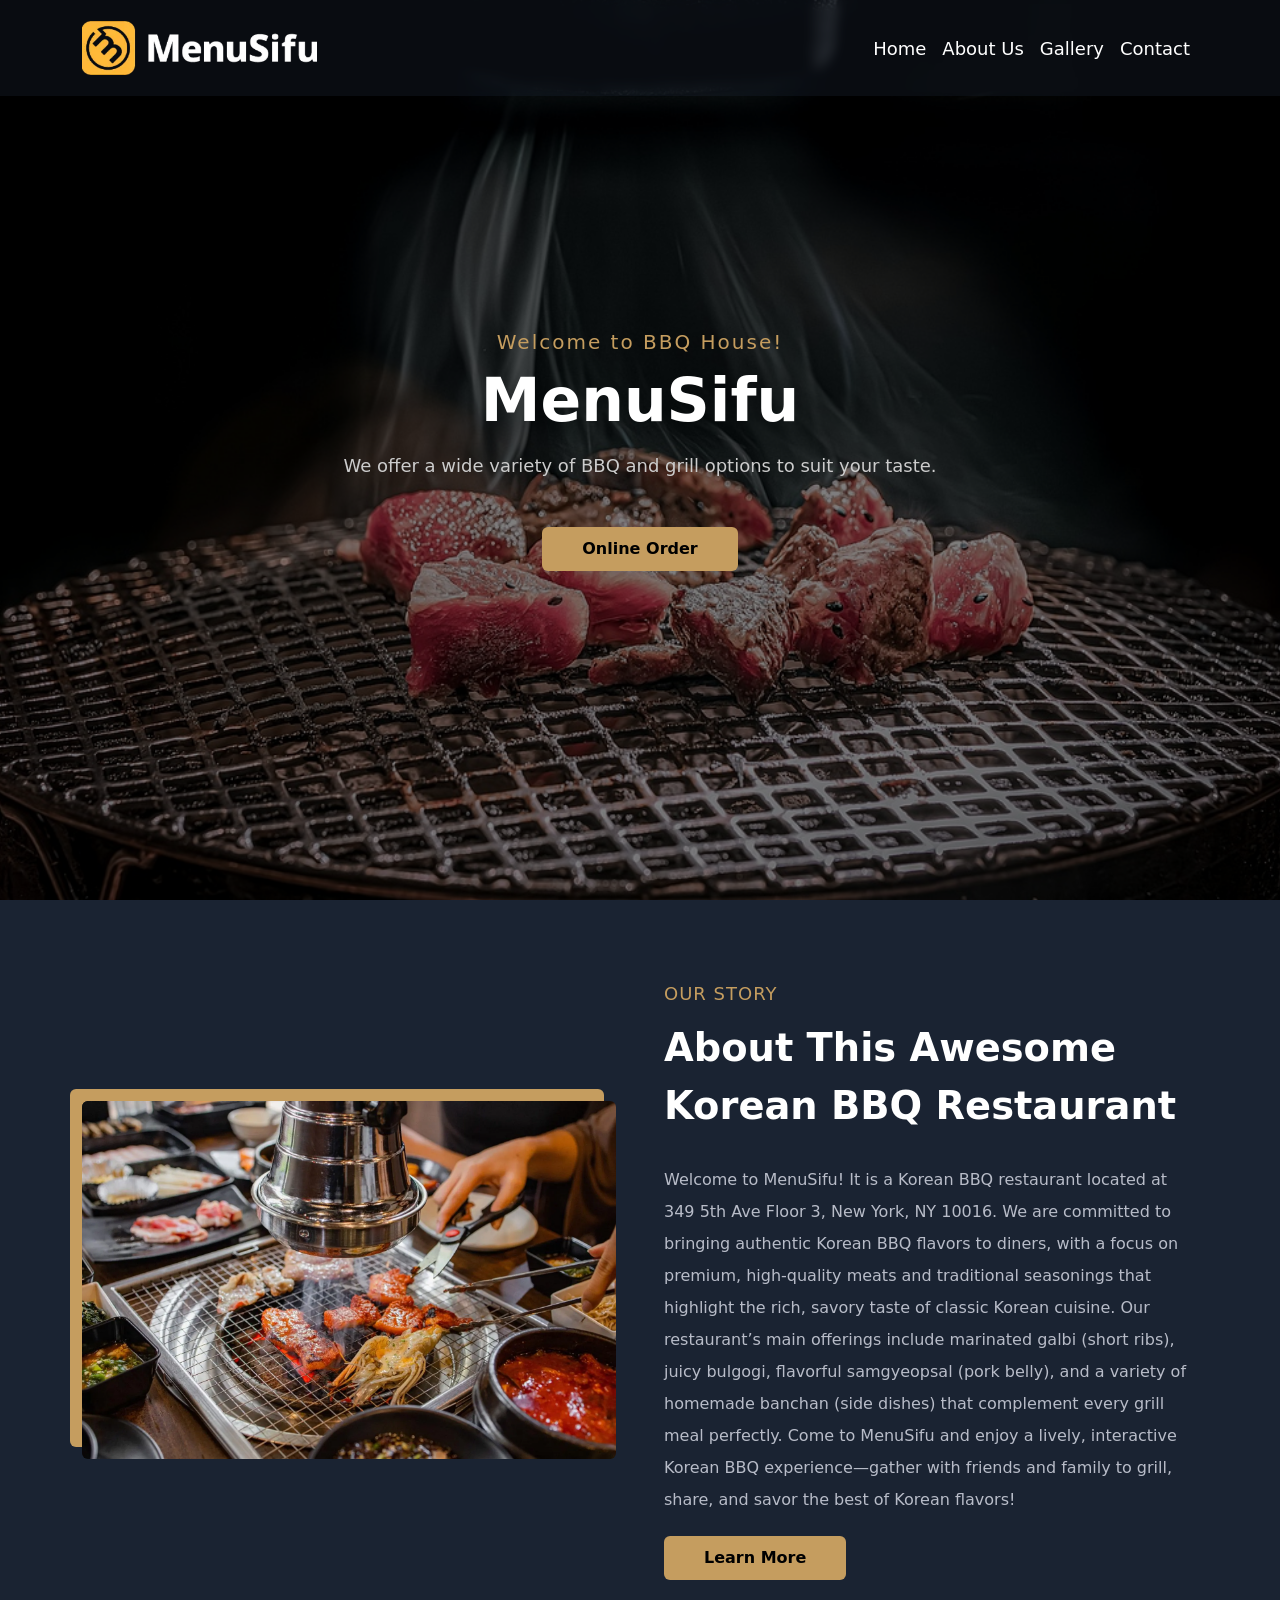
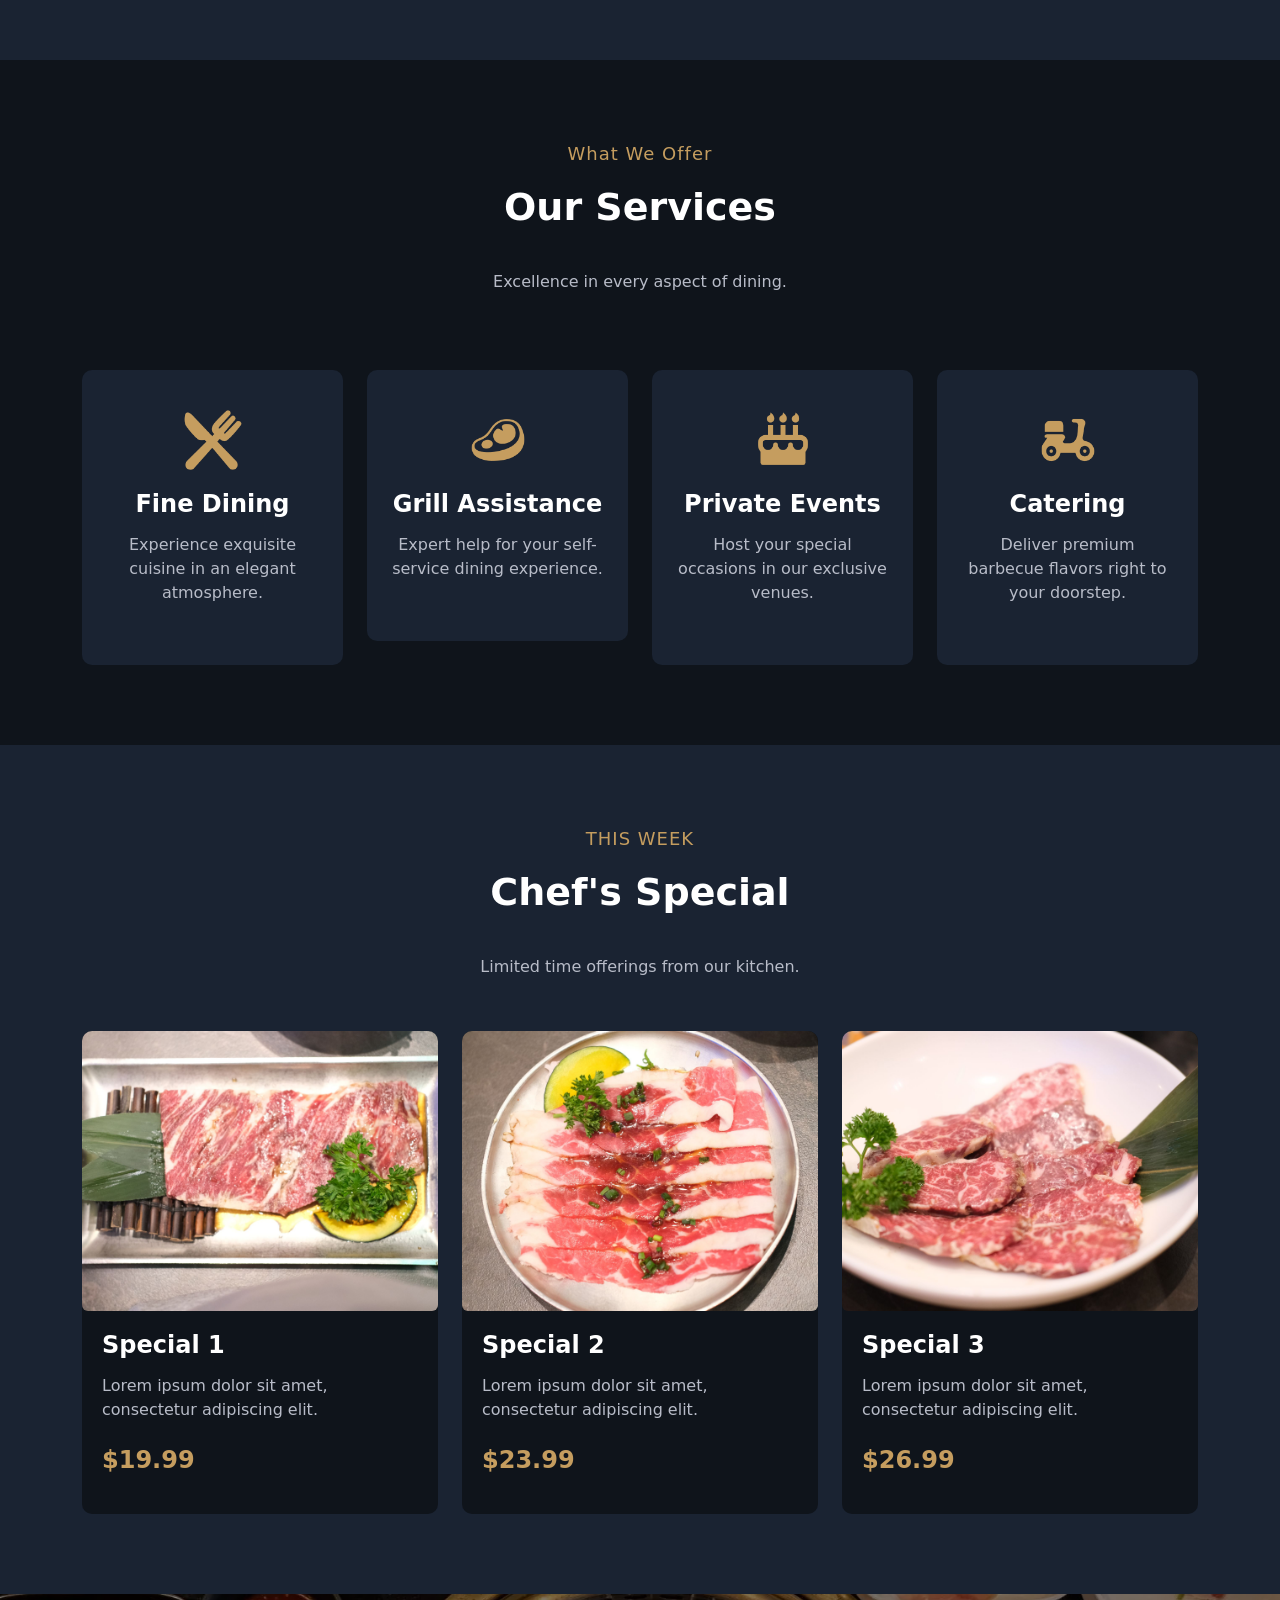
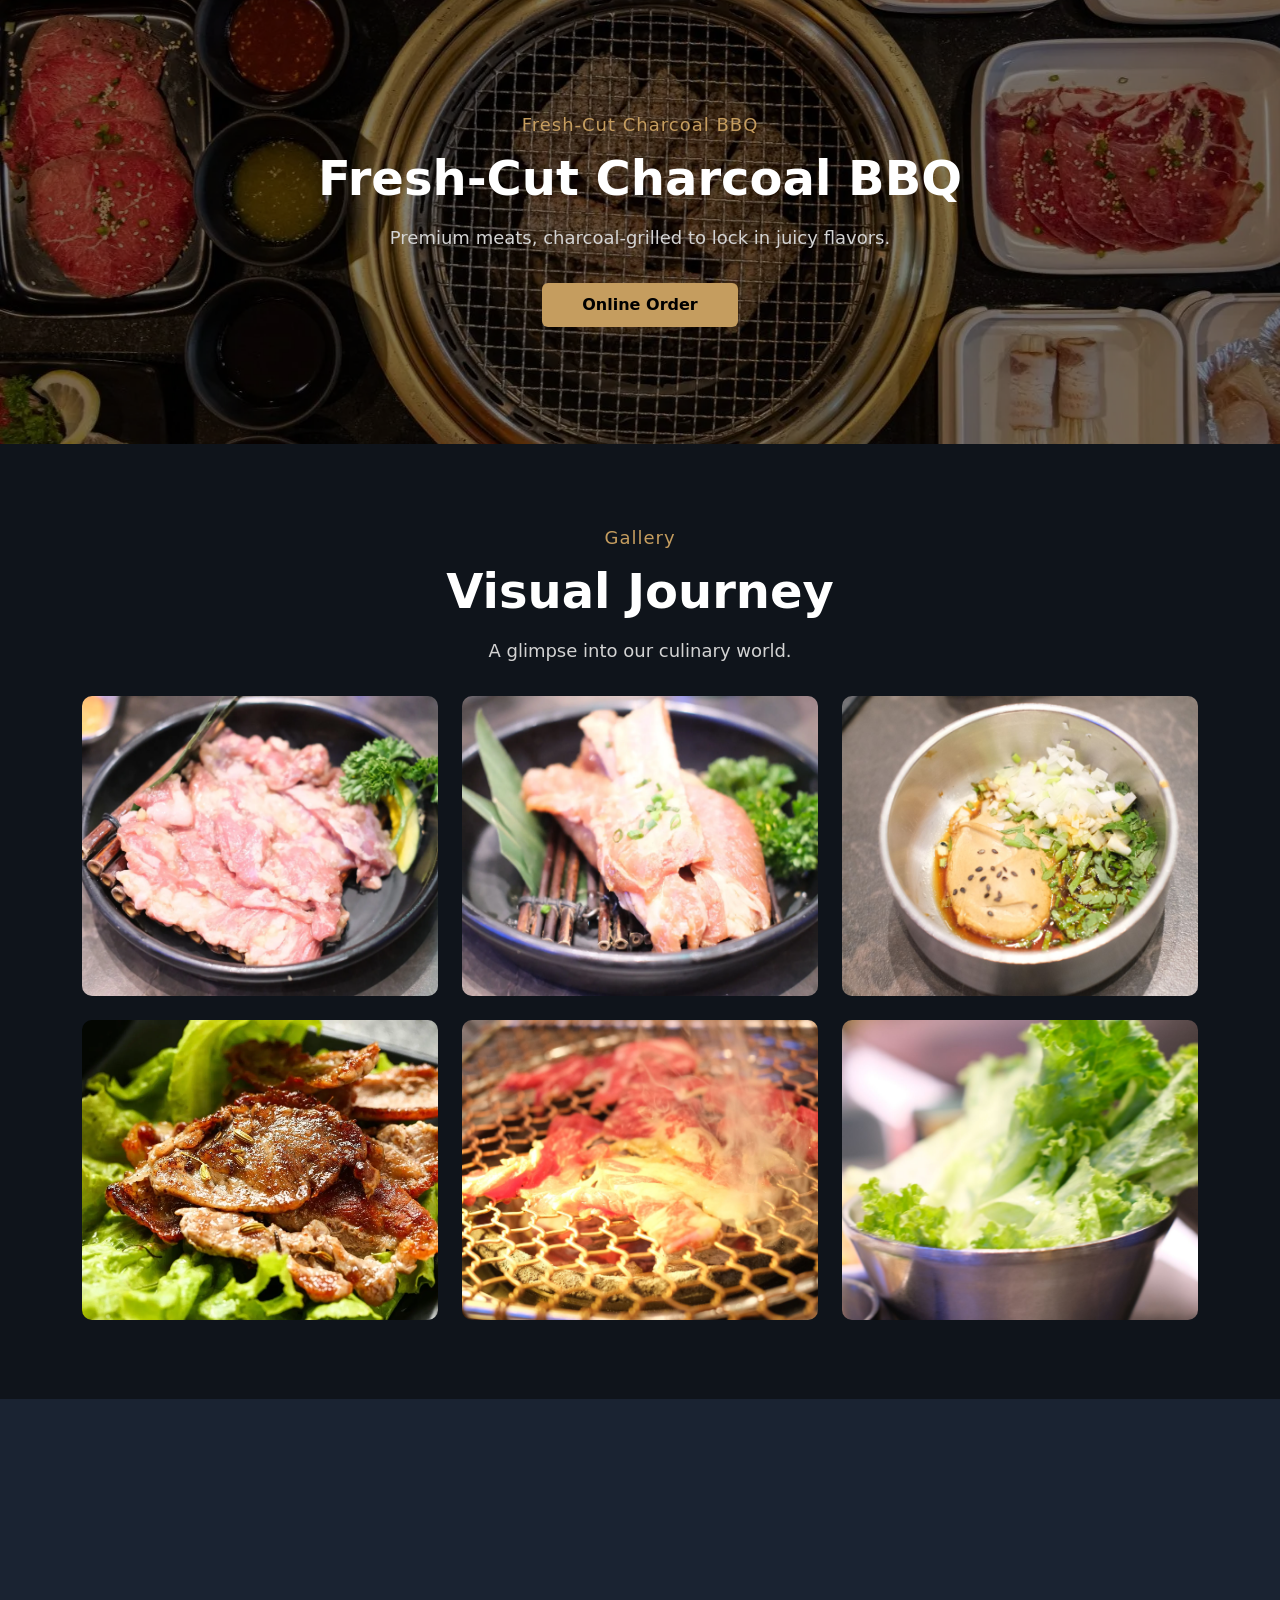
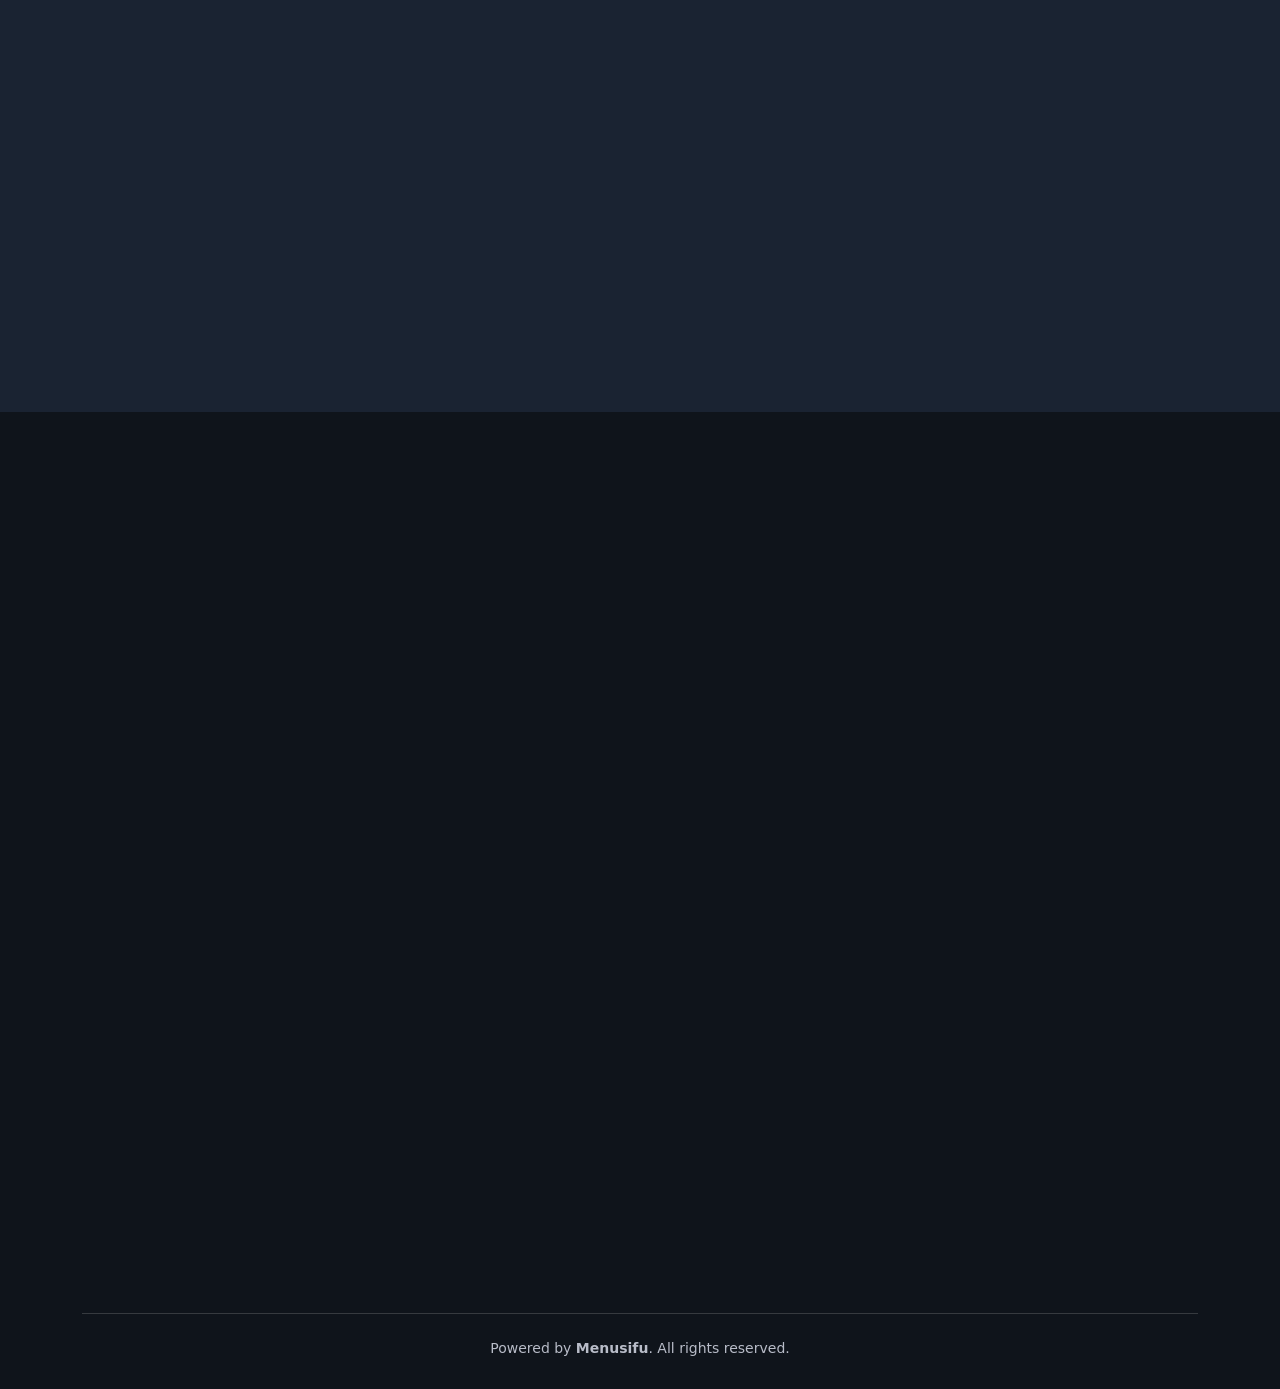
==== index.html @ 207e55cf "init" ====
<!DOCTYPE html>
<html lang="en">

<head>
    <meta charset="UTF-8">
    <meta name="viewport" content="width=device-width, initial-scale=1.0">
    <title>MenuSifu BBQ Restaurant</title>

    <!-- SEO Meta -->
    <!-- 页面描述标签 -->
    <meta name="description" content="MenuSifu BBQ is a Korean BBQ restaurant in New York, NY 10016. Enjoy marinated galbi, bulgogi, samgyeopsal & homemade banchan. Dine-in, private events and catering available.">
    <!-- 关键词 -->
    <meta name="keywords" content="New York Korean BBQ, Korean BBQ Manhattan, galbi, bulgogi, samgyeopsal, Korean restaurant NY, BBQ catering, private dining">
    <!-- 作者标签 网站所有者 -->
    <meta name="author" content="MenuSifu BBQ Restaurant">
    <!-- 规范链接 指定页面唯一标准 URL 等域名上线再填写具体域名 -->
    <link rel="canonical" href="https://bbq.huoban.men/">

    <!-- Favicon 相对路径 -->
    <link rel="icon" href="/favicon.ico" type="image/x-icon">
    <link rel="shortcut icon" href="/favicon.ico">

    <!-- GEO Meta Tags 本地SEO标签 -->
    <meta name="geo.region" content="US-NY">
    <meta name="geo.placename" content="New York">
    <meta name="geo.position" content="40.7484;-73.9857">
    <meta name="ICBM" content="40.7484, -73.9857">

    <!-- Open Graph -->
    <meta property="og:title" content="MenuSifu BBQ Restaurant | Authentic Korean BBQ in New York, NY">
    <meta property="og:description" content="MenuSifu BBQ is a Korean BBQ restaurant in New York, NY 10016. Enjoy marinated galbi, bulgogi, samgyeopsal & homemade banchan.">
    <meta property="og:type" content="restaurant">
    <meta property="og:url" content="https://bbq.huoban.men/">
    <meta property="og:image" content="https://bbq.huoban.men/assets/images/home-about.webp">


    <!-- 引入字体 -->
    <link rel="preconnect" href="https://fonts.googleapis.com">
    <link rel="preconnect" href="https://fonts.gstatic.com" crossorigin>
    <link href="https://fonts.googleapis.com/css2?family=Inter:wght@400;600;700&display=swap" rel="stylesheet">

    <!-- Bootstrap CSS -->
    <link href="https://cdn.jsdelivr.net/npm/bootstrap@5.1.3/dist/css/bootstrap.min.css" rel="stylesheet"
        crossorigin="anonymous">

    <!-- CSS -->
    <link rel="stylesheet" href="assets/css/style.css">

    <noscript>
    <style>
        .animate {
            opacity: 1 !important;
            transform: none !important;
        }
    </style>
</noscript>
</head>

<body>
    <!-- 导航栏 Navbar -->
    <nav class="top-nav navbar navbar-expand-lg">
        <div class="container">
            <a class="navbar-brand" href="index.html">
                <img src="assets/images/logo-2.png" alt="MenuSifu BBQ Restaurant" style="max-height:6vh; width: auto;">
            </a>

            <button class="navbar-toggler" type="button" data-bs-toggle="collapse" data-bs-target="#navbarNav"
                aria-controls="navbarNav" aria-expanded="false" aria-label="Toggle navigation">
                <span class="navbar-toggler-icon"></span>
            </button>

            <div class="collapse navbar-collapse" id="navbarNav">
                <ul class="navbar-nav ms-auto">
                    <li class="nav-item">
                        <a class="nav-link" href="index.html">Home</a>
                    </li>
                    <li class="nav-item">
                        <a class="nav-link" href="about-us.html">About Us</a>
                    </li>
                    <li class="nav-item">
                        <a class="nav-link" href="gallery.html">Gallery</a>
                    </li>
                    <li class="nav-item">
                        <a class="nav-link" href="contact.html">Contact</a>
                    </li>
                </ul>
            </div>
        </div>
    </nav>

    <!-- Banner -->
    <div class="banner">
        <div class="container h-100">
            <div class="row h-100 align-items-center text-center">
                <div class="col-12">
                    <h2 class="banner-subtitle">Welcome to BBQ House!</h2>
                    <h1 class="banner-title">MenuSifu</h1>
                    <p class="banner-desc">We offer a wide variety of BBQ and grill options to suit your taste.</p>
                    <a href="https://www.menusifu.com/" class="btn custom-btn mt-4">Online Order</a>
                </div>
            </div>
        </div>
    </div>

    <!-- 介绍 about us -->
    <section class="about-section">
        <div class="container animate">
            <div class="row align-items-center g-5">
                <div class="col-lg-6">
                    <img src="assets/images/home-about.webp" alt="About Us" class="img-fluid rounded-2">
                </div>
                <div class="col-lg-6">
                    <span class="sub-title">OUR STORY</span>
                    <h2>About This Awesome Korean BBQ Restaurant</h2>
                    <p>Welcome to MenuSifu! It is a Korean BBQ restaurant located at 349 5th Ave Floor 3, New York, NY
                        10016.
                        We are committed to bringing authentic Korean BBQ flavors to diners, with a focus on premium,
                        high-quality meats and traditional seasonings that highlight the rich, savory taste of classic
                        Korean cuisine.
                        Our restaurant’s main offerings include marinated galbi (short ribs), juicy bulgogi, flavorful
                        samgyeopsal (pork belly), and a variety of homemade banchan (side dishes) that complement every
                        grill meal perfectly.
                        Come to MenuSifu and enjoy a lively, interactive Korean BBQ experience—gather with friends and
                        family to grill, share, and savor the best of Korean flavors!</p>
                    <a href="about-us.html" class="btn custom-btn">Learn More</a>
                </div>
            </div>
        </div>
    </section>

    <!-- 服务 service section -->
    <section class="service-section">
        <div class="container animate">
            <div class="service-title text-center">
                <div class="sub-title">What We Offer</div>
                <h2>Our Services</h2>
                <p>Excellence in every aspect of dining.</p>
            </div>


            <!-- 服务卡片区 -->
            <div class="row g-4 mt-5">
                <!-- 卡片1 -->
                <div class="col-lg-3 col-md-6">
                    <div class="service-card">
                        <div class="service-icon">
                            <img src="assets/images/service-dining icon.png" alt="Service 1">
                        </div>
                        <h3>Fine Dining</h3>
                        <p>Experience exquisite cuisine in an elegant atmosphere.</p>
                    </div>
                </div>
                <!-- 卡片2 -->
                <div class="col-lg-3 col-md-6">
                    <div class="service-card">
                        <div class="service-icon">
                            <img src="assets/images/service-grill icon.png" alt="Service 2">
                        </div>
                        <h3>Grill Assistance</h3>
                        <p>Expert help for your self-service dining experience.</p>
                    </div>
                </div>
                <!-- 卡片3 -->
                <div class="col-lg-3 col-md-6">
                    <div class="service-card">
                        <div class="service-icon">
                            <img src="assets/images/service-events icon.png" alt="Service 3">
                        </div>
                        <h3>Private Events</h3>
                        <p>Host your special occasions in our exclusive venues.</p>
                    </div>
                </div>
                <!-- 卡片4 -->
                <div class="col-lg-3 col-md-6">
                    <div class="service-card">
                        <div class="service-icon">
                            <img src="assets/images/serv-catering icon.png" alt="Service 4">
                        </div>
                        <h3>Catering</h3>
                        <p>Deliver premium barbecue flavors right to your doorstep.</p>
                    </div>
                </div>
            </div>
        </div>
    </section>

    <!-- 特别餐 special section -->
    <section class="special-section">
        <div class="container animate">
            <div class="special-title text-center mb-5">
                <div class="sub-title">THIS WEEK</div>
                <h2>Chef's Special</h2>
                <p>Limited time offerings from our kitchen.</p>
            </div>
            <div class="row g-4">
                <!-- 卡片1 -->
                <div class="col-lg-4 col-md-12">
                    <div class="special-card">
                        <div class="special-card-img">
                            <img src="assets/images/special-1.jpg" alt="Special 1" class="img-fluid rounded-2">
                        </div>
                        <div class="special-card-overlay">
                            <h3>Special 1</h3>
                            <p>Lorem ipsum dolor sit amet, consectetur adipiscing elit.</p>
                            <span class="special-price">$19.99</span>
                        </div>
                    </div>
                </div>
                <!-- 卡片2 -->
                <div class="col-lg-4 col-md-12">
                    <div class="special-card">
                        <div class="special-card-img">
                            <img src="assets/images/special-2.jpg" alt="Special 2" class="img-fluid rounded-2">
                        </div>
                        <div class="special-card-overlay">
                            <h3>Special 2</h3>
                            <p>Lorem ipsum dolor sit amet, consectetur adipiscing elit.</p>
                            <span class="special-price">$23.99</span>
                        </div>
                    </div>
                </div>
                <!-- 卡片3 -->
                <div class="col-lg-4 col-md-12">
                    <div class="special-card">
                        <div class="special-card-img">
                            <img src="assets/images/special-3.jpg" alt="Special 3" class="img-fluid rounded-2">
                        </div>
                        <div class="special-card-overlay">
                            <h3>Special 3</h3>
                            <p>Lorem ipsum dolor sit amet, consectetur adipiscing elit.</p>
                            <span class="special-price">$26.99</span>
                        </div>
                    </div>
                </div>
            </div>
        </div>
    </section>

    <!-- 横幅 body-banner section -->
    <section class="body-banner">
        <div class="body-banner-content">
            <div class="sub-title">Fresh-Cut Charcoal BBQ</div>
            <h2>Fresh-Cut Charcoal BBQ</h2>
            <p>Premium meats, charcoal-grilled to lock in juicy flavors.</p>
            <a href="https://www.menusifu.com/" class="btn custom-btn">Online Order</a>
        </div>
    </section>

    <!--图库展示 gallery section -->
    <section class="gallery-section">
        <div class="container animate">
            <div class="gallery-title text-center">
                <div class="sub-title">Gallery</div>
                <h2>Visual Journey</h2>
                <p>A glimpse into our culinary world.</p>
            </div>
            <div class="row g-4">
                <!-- 图片1 -->
                <div class="col-lg-4 col-md-6">
                    <div class="gallery-item">
                        <img src="assets/images/gallery-1.webp" alt="Gallery 1" class="gallery-img">
                    </div>
                </div>
                <!-- 图片2 -->
                <div class="col-lg-4 col-md-6">
                    <div class="gallery-item">
                        <img src="assets/images/gallery-2.webp" alt="Gallery 2" class="gallery-img">
                    </div>
                </div>
                <!-- 图片3 -->
                <div class="col-lg-4 col-md-6">
                    <div class="gallery-item">
                        <img src="assets/images/gallery-3.jpg" alt="Gallery 3" class="gallery-img">
                    </div>
                </div>
                <!-- 图片4 -->
                <div class="col-lg-4 col-md-6">
                    <div class="gallery-item">
                        <img src="assets/images/gallery-4.webp" alt="Gallery 4" class="gallery-img">
                    </div>
                </div>
                <!-- 图片5 -->
                <div class="col-lg-4 col-md-6">
                    <div class="gallery-item">
                        <img src="assets/images/gallery-5.jpg" alt="Gallery 5" class="gallery-img">
                    </div>
                </div>
                <!-- 图片6 -->
                <div class="col-lg-4 col-md-6">
                    <div class="gallery-item">
                        <img src="assets/images/gallery-6.jpg" alt="Gallery 6" class="gallery-img">
                    </div>
                </div>
            </div>
        </div>
    </section>

    <!-- 评论 review section -->
    <section class="review-section">
        <div class="container animate">
            <div class="review-title text-center">
                <div class="sub-title">OUR REVIEWS</div>
                <h2>What Our Guests Say</h2>
                <p>See what our customers are saying.</p>
            </div>
            <!-- Bootstrap轮播组件 -->
            <div id="reviewCarousel" class="carousel slide" data-bs-ride="carousel">
                <!-- 评论轮播指示器 -->
                <div class="carousel-indicators">
                    <button type="button" data-bs-target="#reviewCarousel" data-bs-slide-to="0" class="active"
                        aria-current="true" aria-label="Review 1"></button>
                    <button type="button" data-bs-target="#reviewCarousel" data-bs-slide-to="1"
                        aria-label="Review 2"></button>
                    <button type="button" data-bs-target="#reviewCarousel" data-bs-slide-to="2"
                        aria-label="Review 3"></button>
                </div>
                <!-- 评论内容 -->
                <div class="carousel-inner">
                    <!-- 评论1 -->
                    <div class="carousel-item active"> <!-- active默认显示 -->
                        <div class="review-card">
                            <p aria-label="5 out of 5 stars" style="color:#C59D5F;font-size:24px;">★★★★★</p>
                            <p class="review-text">“The unlimited Korean side dishes are a total win—creamy potato
                                salad, crisp kimchi, and thick-cut black pork belly that crisps perfectly at the edges.
                                Wrapped in lettuce with the secret sauce, every bite is heavenly. The meat’s fresh and
                                not greasy, and the delivery arrived still hot—tastes exactly like dining in a Seoul BBQ
                                spot!”</p>
                        </div>
                    </div>
                    <!-- 评论2 -->
                    <div class="carousel-item">
                        <div class="review-card">
                            <p aria-label="5 out of 5 stars" style="color:#C59D5F;font-size:24px;">★★★★★</p>
                            <p class="review-text">“Finally found my go-to K-BBQ spot! The marbled beef belly is tender
                                and juicy, and the sweet-glazed short ribs have just the right flavor. Even the cheesy
                                corn and egg dip are free to refill. Delivery was lightning-fast, and pairing it with
                                iced makgeolli felt like a scene straight out of a Korean variety show!”</p>
                        </div>
                    </div>
                    <!-- 评论3 -->
                    <div class="carousel-item">
                        <div class="review-card">
                            <p aria-label="5 out of 5 stars" style="color:#C59D5F;font-size:24px;">★★★★★</p>
                            <p class="review-text">“I’ve ordered here so many times—their prime cuts have pure, rich
                                meat flavor when grilled. The seaweed soup and spicy tteokbokki sides are just as good,
                                and the spread of banchan is authentic and generous. Getting this delivered feels like
                                having a full K-BBQ feast at home—10/10, no misses!”</p>
                        </div>
                    </div>
                </div>
                <!-- 评论轮播按钮 -->
                <button class="carousel-control-prev" type="button" data-bs-target="#reviewCarousel"
                    data-bs-slide="prev">
                    <span class="carousel-control-prev-icon" aria-hidden="true"></span>
                    <span class="visually-hidden">Previous</span>
                </button>
                <button class="carousel-control-next" type="button" data-bs-target="#reviewCarousel"
                    data-bs-slide="next">
                    <span class="carousel-control-next-icon" aria-hidden="true"></span>
                    <span class="visually-hidden">Next</span>
                </button>
            </div>

    </section>


    <!-- 联系我们 contact section -->
    <section class="contact-section">
        <div class="container animate">
            <div class="contact-title text-center">
                <div class="sub-title">Get In Touch</div>
                <h2>Contact Information</h2>
                <p>Get in touch with us.</p>
            </div>
            <div class="row g-4 mt-4">
                <!-- Phone -->
                <div class="col-lg-4 col-md-12">
                    <div class="contact-info">
                        <div class="contact-text">
                            <h3>Phone</h3>
                            <p><a href="tel:+11234567890">+1 (123)-456-7890</a></p>
                        </div>
                    </div>
                </div>
                <!-- Hours -->
                <div class="col-lg-4 col-md-12">
                    <div class="contact-info">
                        <div class="contact-text">
                            <h3>Hours</h3>
                            <p>Mon - Fri: 9 AM - 10:30 PM</p>
                            <p>Sat - Sun: 12 PM - 10 PM</p>
                        </div>
                    </div>
                </div>
                <!-- Address -->
                <div class="col-lg-4 col-md-12">
                    <div class="contact-info">
                        <div class="contact-text">
                            <h3>Address</h3>
                            <p><a href="maps.app.goo.gl/siWRiSAeFE8Kz92c8">349 5th Ave Floor 3, New York, NY 10016</a>
                            </p>
                        </div>
                    </div>
                </div>
            </div>
            <div class="map-img mt-5">
                <img src="assets/images/10015.webp" alt="Location, 349 5th Ave Floor 3, New York, NY 10016"
                    class="img-fluid rounded-3">
            </div>
        </div>
    </section>

    <!-- 底部 footer  -->
    <footer class="footer">
        <div class="container">
            <hr class="footer-divider">
            <p class="copyright-text">Powered by <strong><a href="https://www.menusifu.com" target="_blank"
                        rel="noopener" title="Link to Menusifu" aria-label="Link to Menusifu">Menusifu</a></strong>.
                All rights reserved.</p>
        </div>
    </footer>

    <script src="https://cdn.jsdelivr.net/npm/bootstrap@5.1.3/dist/js/bootstrap.bundle.min.js"
        crossorigin="anonymous"></script>

    <script src="assets/js/script.js"></script>
</body>
</html>
---- assets/css/style.css ----
@font-face {
    font-family: 'Inter';
    src: url("../fonts/inter-v20-latin-regular.woff2") format('woff2');
    font-weight: 400;
    font-style: normal;
    font-display: swap;
}

@font-face {
    font-family: 'Inter';
    src: url("../fonts/inter-v20-latin-700.woff2") format('woff2');
    font-weight: 700;
    font-style: normal;
    font-display: swap;
}


body {
    font-family: "Segoe UI", system-ui, -apple-system, BlinkMacSystemFont, Inter, Roboto, "Helvetica Neue", Arial, sans-serif;
}

/* 手机端左右边距 */
@media (max-width:991.98px) {

    /* 隐藏评论箭头 */
    .carousel-control-prev,
    .carousel-control-next {
        display: none !important;
    }

    .container {
        padding-left: 24px;
        padding-right: 24px;
    }

    .contact-text h3,
    .contact-text p,
    .contact-text a {
        text-align: center;
    }
}

.top-nav {
    position: fixed;
    top: 0;
    left: 0;
    width: 100%;
    z-index: 1000;
    background-color: rgba(26, 36, 50, 0.35);
    /* 半透明深蓝 */
    backdrop-filter: blur(6px);
    /* 毛玻璃效果（可选） */
    -webkit-backdrop-filter: blur(6px);
    padding: 1rem 0;
    transition: background-color 0.4s ease, padding 0.4s ease;
}

/* 页面滚动：背景变实 */
.top-nav.scrolled {
    background-color: rgba(26, 36, 50, 0.95);
    box-shadow: 0 4px 12px rgba(0, 0, 0, 0.35);
    backdrop-filter: blur(10px);
    -webkit-backdrop-filter: blur(10px);
    padding: 0.6rem 0;
}

.top-nav .nav-link {
    color: #fff;
    font-family: 'Segoe UI', system-ui, sans-serif;
    font-size: 18px;
    padding: 0 14px;
}

.top-nav .nav-link:hover {
    color: #C59D5F;
}

.top-nav .navbar-nav {
    text-align: center;
}

.top-nav .navbar-toggler {
    border: none;
    /* 删掉外边框 */
    outline: none;
    box-shadow: none !important;
    /* 删掉点击阴影 */
    border-color: rgba(255, 255, 255, 0.3);
}

.top-nav .navbar-toggler-icon {
    background-image: url("data:image/svg+xml,%3csvg xmlns='http://www.w3.org/2000/svg' viewBox='0 0 30 30'%3e%3cpath stroke='rgba%28255, 255, 255, 1%29' stroke-linecap='round' stroke-miterlimit='10' stroke-width='2' d='M4 7h22M4 15h22M4 23h22'/%3e%3c/svg%3e");
}


.banner {
    /* 背景图片路径 */
    background-image: url("../images/home-banner.jpg");
    background-size: cover;
    background-position: center;
    background-repeat: no-repeat;

    /* 高度*/
    height: 100vh;

    /* 文字白色 */
    color: white;
    /* 添加蒙版 */
    position: relative;
    background-color: #000;
}

/* 透明黑色蒙版 */
.banner::before {
    content: '';
    position: absolute;
    top: 0;
    left: 0;
    width: 100%;
    height: 100%;
    background-color: rgba(0, 0, 0, 0.5);
}

/* 文字在蒙版上 */
.banner .container {
    position: relative;
    z-index: 2;
}

.banner-subtitle {
    color: #C59D5F;
    font-size: clamp(16px, 2vw, 20px);
    letter-spacing: 2px;
    /* 字间距 */
    margin-bottom: 10px;
    /* 下间距 */
}

.banner-title {
    color: #fff;
    font-size: clamp(38px, 5vw, 60px);
    font-weight: 700;
    margin-bottom: 16px;
    /* 段落间距 */
}

.banner-desc {
    color: #cccccc;
    font-size: clamp(14px, 1.5vw, 18px);
    margin-bottom: 24px;
    /* 段落间距 */
}


.custom-btn {
    font-family: 'Segoe UI', system-ui, sans-serif;
    font-size: 16px;
    font-weight: 600;
    padding: 10px 40px;
    border-radius: 6px;
    background-color: #C59D5F;
    color: #000;
    border: none;
    display: inline-block;
}

/* 鼠标悬浮 */
.custom-btn:hover {
    background-color: #ab8751;
    color: #000;
}

.about-section {
    background-color: #1A2332;
    padding: 80px 0;
    color: #fff;
}

.sub-title {
    color: #C59D5F;
    letter-spacing: 1px;
    font-size: 18px;
    display: inline-block;
    margin-bottom: 12px;
}

.about-section h2 {
    font-size: clamp(28px, 3vw, 42px);
    font-weight: 700;
    line-height: 1.5;
    margin-bottom: 30px;
    /* 段落间距 */
}

.about-section p {
    color: #B8BCC8;
    font-size: clamp(14px, 1.5vw, 16px);
    line-height: 2;
    margin-bottom: 20px;
    /* 段落间距 */
}

.about-section img {
    box-shadow: #C59D5F -12px -12px 0;
}

.service-section {
    background-color: #0f141b;
    padding: 80px 0;
    color: #fff;
}

.service-section h2 {
    font-size: clamp(28px, 4vw, 38px);
    font-weight: 700;
    line-height: 1.5;
    margin-bottom: 30px;
    /* 段落间距 */
}

.service-section p {
    color: #B8BCC8;
    font-size: clamp(14px, 1.5vw, 16px);
    line-height: 2;
    margin-bottom: 20px;
    /* 段落间距 */
}

.service-icon {
    font-size: 24px;
    display: flex;
    align-items: center;
    justify-content: center;
    margin-bottom: 20px;
}

.service-icon img {
    max-width: 60px;
    width: 100%;
    height: auto;
    display: block;
}


.service-card {
    background-color: #1A2332;
    border-radius: 10px;
    padding: 40px 24px;
    text-align: center;
    transition: all 0.3s ease-in-out;
}

.service-card:hover {
    background-color: #ab8751;
    box-shadow: 0 15px 35px rgba(197, 157, 95, 0.22);
    transform: translateY(-6px);
}


.service-card:hover h3,
.service-card:hover p {
    color: #ffffff;
}

.service-card:hover .service-icon img {
    filter: brightness(0) invert(1);
}

.service-card h3 {
    font-size: 24px;
    font-weight: 600;
    margin-bottom: 14px;
}

.service-card p {
    color: #B8BCC8;
    font-size: 16px;
    line-height: 1.5;
    margin-bottom: 20px;
}




.special-section {
    background-color: #1A2332;
    padding: 80px 0;
    color: #fff;
}

.special-section h2 {
    font-size: clamp(28px, 4vw, 38px);
    font-weight: 700;
    line-height: 1.5;
    margin-bottom: 30px;
    /* 段落间距 */
}

.special-section p {
    color: #B8BCC8;
    font-size: clamp(14px, 1.5vw, 16px);
    line-height: 2;
    margin-bottom: 20px;
    /* 段落间距 */
}

.special-card {
    border-radius: 10px;
    overflow: hidden;
    /* 图片边角跟着卡片圆角裁切 */
    background-color: #0F141B;
    transition: transform 0.3s ease, box-shadow 0.3s ease;
    /* 鼠标悬浮时缩放和阴影动画过渡 */
}

.special-card:hover {
    transform: scale(1.03);
    box-shadow: 0 0 20px rgba(197, 157, 95, 0.3);
}

.special-card-img {
    height: 280px;
    overflow: hidden;
}

.special-card-img img {
    width: 100%;
    height: 100%;
    object-fit: cover;
}

.special-card-overlay {
    color: #B8BCC8;
    font-size: 16px;
    padding: 20px;
    margin: 0 0 16px 0;
}

.special-card-overlay h3 {
    color: #fff;
    font-size: 24px;
    font-weight: 600;
    margin-bottom: 14px;
}

.special-card-overlay p {
    color: #B8BCC8;
    font-size: 16px;
    line-height: 1.5;
    margin-bottom: 20px;
}

.special-price {
    color: #C59D5F;
    font-size: 24px;
    font-weight: bold;
}

.body-banner {
    height: 50vh;
    background-color: #000;
    background-image: url(../images/body-banner.webp);
    background-size: cover;
    background-position: center;
    display: flex;
    align-items: center;
    justify-content: center;
    position: relative;
    /* 伪类元素相对定位 */
}

/* 蒙版 */
.body-banner::before {
    content: '';
    position: absolute;
    top: 0;
    left: 0;
    width: 100%;
    height: 100%;
    background-color: rgba(0, 0, 0, 0.5);
}

.body-banner-content {
    position: relative;
    z-index: 2;
    text-align: center;
}

.body-banner-content h2 {
    color: #fff;
    font-size: 48px;
    font-weight: 700;
    line-height: 1.2;
    margin-bottom: 16px;
}

.body-banner-content p {
    color: #d3d3d3;
    font-size: 18px;
    font-weight: 400;
    line-height: 1.5;
    margin-bottom: 32px;
}

.body-banner-content button {
    background-color: #C59D5F;
    color: #fff;
    font-size: 16px;
    font-weight: 600;
    padding: 12px 24px;
    border-radius: 4px;
    border: none;
    cursor: pointer;
    transition: background-color 0.3s ease;
}

.gallery-section {
    background-color: #0F141B;
    padding: 80px 0;
    color: #fff;
}


.gallery-section h2 {
    color: #fff;
    font-size: 48px;
    font-weight: 700;
    line-height: 1.2;
    margin-bottom: 16px;
}

.gallery-section p {
    color: #d3d3d3;
    font-size: 18px;
    font-weight: 400;
    line-height: 1.5;
    margin-bottom: 32px;
}

/* 图片外层盒子 */
.gallery-item {
    overflow: hidden;
    /* 隐藏图片溢出部分 */
    border-radius: 10px;
}

.gallery-img {
    width: 100%;
    /* 图片宽度占满容器 */
    height: 300px;
    /* 图片高度 */
    object-fit: cover;
    /* 图片填充容器 */
    display: block;
    transition: transform 0.3s ease;
    /* 鼠标悬浮时缩放动画过渡 */
}

.gallery-item:hover .gallery-img {
    transform: scale(1.08);
    /* 鼠标悬浮时缩放动画 */
}

.review-section {
    background-color: #1A2332;
    padding: 80px 0;
    color: #fff;
}

.review-section h2 {
    color: #fff;
    font-size: 48px;
    font-weight: 700;
    line-height: 1.2;
    margin-bottom: 16px;
}

.review-section p {
    color: #ffffff;
    font-size: 18px;
    font-weight: 400;
    line-height: 1.5;
    margin-bottom: 32px;
}

.review-card {
    background-color: #0F141B;
    max-width: 100%;
    margin: 0 auto;
    border-radius: 10px;
    padding: 40px 20px;
    margin-bottom: 20px;
    text-align: center;
}


.carousel-indicators {
    bottom: -50px;
    z-index: 2;
    position: absolute;
    display: flex;
    justify-content: center;
    gap: 10px;
}

.carousel-indicators button {
    width: 12px !important;
    height: 12px !important;
    border-radius: 50% !important;
    background-color: #fff;
    border: none;
    cursor: pointer;
    opacity: 0.5;
    transition: opacity 0.3s ease;
}

/* 当前选中的按钮 */
.carousel-indicators button.active {
    background-color: #C59D5F;
    opacity: 1;
}

.carousel {
    overflow: visible !important;
}

.carousel-control-prev,
.carousel-control-next {
    background: rgba(255, 255, 255, 0.102);
    /* 透明背景 */
    width: 50px;
    height: 50px;
    border-radius: 50%;
    border: none;
    opacity: 0.5;
    transition: opacity 0.3s ease;
    position: absolute;
    top: 50%;
    transform: translateY(-50%);
}

.carousel-control-prev {
    left: -60px;
}

.carousel-control-next {
    right: -60px;
}

.carousel-control-prev:hover,
.carousel-control-next:hover {
    opacity: 1;
    background: rgba(197, 156, 95, 0.65);
}

.carousel-control-prev-icon,
.carousel-control-next-icon {
    filter: brightness(0) saturate(100%) invert(70%) sepia(20%) saturate(400%) hue-rotate(10deg) brightness(95%) contrast(90%);
}

.contact-section {
    background-color: #0F141B;
    padding: 80px 0 30px 0;
    color: #fff;
}

.contact-section h2 {
    color: #fff;
    font-size: 48px;
    font-weight: 700;
    line-height: 1.2;
    margin-bottom: 16px;
}

.contact-section p {
    color: #d3d3d3;
    font-size: 18px;
    font-weight: 200;
    line-height: 1.5;
    margin-bottom: 32px;
}

.contact-info a {
    color: #fff;
    text-decoration: none;
}

.contact-info a:hover {
    color: #C59D5F;
    text-decoration: underline;
}

.contact-info p {
    color: #fff;
    font-size: 16px;
    font-weight: 400;
    margin-bottom: 5px;
}

.map-img img {
    width: 100%;
}

.footer {
    background-color: #0F141B;
    padding: 30px 0;
}

.footer-divider {
    border: none;
    border-top: 1px solid #acacac;
    margin-top: 0;
    margin-bottom: 24px;
}

.footer .copyright-text {
    color: #B8BCC8;
    text-align: center;
    font-size: 14px;
    margin: 0;
}

.footer .copyright-text a {
    color: #B8BCC8;
    text-decoration: none;
}


/* about page 页 */
.page-banner {
    height: 35vh;
    background-color: #000;
    background-image: url(../images/page-banner.webp);
    background-size: cover;
    background-position: center;
    display: flex;
    align-items: center;
    justify-content: center;
    position: relative;
    /* 伪类元素相对定位 */
}

/* 蒙版 */
.page-banner::before {
    content: '';
    position: absolute;
    top: 0;
    left: 0;
    width: 100%;
    height: 100%;
    background-color: rgba(0, 0, 0, 0.5);
}

.page-banner .container {
    position: relative;
    z-index: 2;
}

.page-banner h1 {
    font-size: clamp(32px, 5vw, 48px);
    font-weight: 700;
    line-height: 1.2;
    margin-bottom: 16px;
    color: #fff;
}

.breadcrumb {
    font-size: 18px;
    color: #cccccc;
    display: flex;
    align-items: center;
    justify-content: center;
    gap: 6px;
}

.breadcrumb a {
    color: #cccccc;
    text-decoration: none;
}

.breadcrumb a:hover {
    color: #C59D5F;
}


.pagebody-banner {
    height: 50vh;
    background-color: #000;
    background-image: url(../images/body-banner.webp);
    background-size: cover;
    background-position: center;
    display: flex;
    align-items: center;
    justify-content: center;
    position: relative;
    /* 伪类元素相对定位 */
}

/* 蒙版 */
.pagebody-banner::before {
    content: '';
    position: absolute;
    top: 0;
    left: 0;
    width: 100%;
    height: 100%;
    background-color: rgba(0, 0, 0, 0.5);
}

.pagebody-banner-content {
    position: relative;
    z-index: 2;
    text-align: center;
}

.pagebody-banner-content h2 {
    color: #fff;
    font-size: 48px;
    font-weight: 700;
    line-height: 1.2;
    margin-bottom: 16px;
}

.pagebody-banner-content p {
    color: #d3d3d3;
    font-size: 18px;
    font-weight: 400;
    line-height: 1.5;
    margin-bottom: 32px;
}


.about-valuese-section {
    background-color: #0f141b;
    padding: 80px 0;
    color: #fff;
}

.about-valuese-section h2 {
    font-size: clamp(28px, 4vw, 38px);
    font-weight: 700;
    line-height: 1.5;
    margin-bottom: 30px;
    /* 段落间距 */
}

.about-valuese-section p {
    color: #B8BCC8;
    font-size: clamp(14px, 1.5vw, 16px);
    line-height: 2;
    margin-bottom: 20px;
    /* 段落间距 */
}

.about-valuese-icon {
    font-size: 24px;
    display: flex;
    align-items: center;
    justify-content: center;
    margin-bottom: 20px;
}

.about-valuese-icon img {
    max-width: 60px;
    width: 100%;
    height: auto;
    display: block;
}

.about-valuese-card {
    background-color: #1A2332;
    border-radius: 10px;
    padding: 40px 24px;
    text-align: center;
    transition: all 0.3s ease-in-out;
    /* 颜色切换过渡 */
}

.about-valuese-card:hover {
    background-color: #ab8751;
}

.about-valuese-card:hover h3,
.about-valuese-card:hover p {
    color: #ffffff;
}

.about-valuese-card:hover .about-valuese-icon img {
    filter: brightness(0) invert(1);
}

.about-valuese-card h3 {
    font-size: 24px;
    font-weight: 600;
    margin-bottom: 14px;
}

.about-valuese-card p {
    color: #B8BCC8;
    font-size: 16px;
    line-height: 1.5;
    margin-bottom: 20px;
}


/* 全局平滑滚动 */
html {
    scroll-behavior: smooth;
}

.animate {
    /* 保底：默认可见，只做位移动画 */
    opacity: 0;
    /* 初始位置：向下偏移 */
    transform: translateY(40px);
    transition: opacity 3s ease, transform 1.5s ease;
    will-change: opacity, transform;
}

.animate.active {
    opacity: 1;
    transform: none;
}

/* 分层延迟（可选，让多个卡片依次出现） */
.animate-delay-1 {
    transition-delay: 0.1s;
}

.animate-delay-2 {
    transition-delay: 0.2s;
}

.animate-delay-3 {
    transition-delay: 0.3s;
}

.animate-delay-4 {
    transition-delay: 0.4s;
}

.animate-delay-5 {
    transition-delay: 0.5s;
}
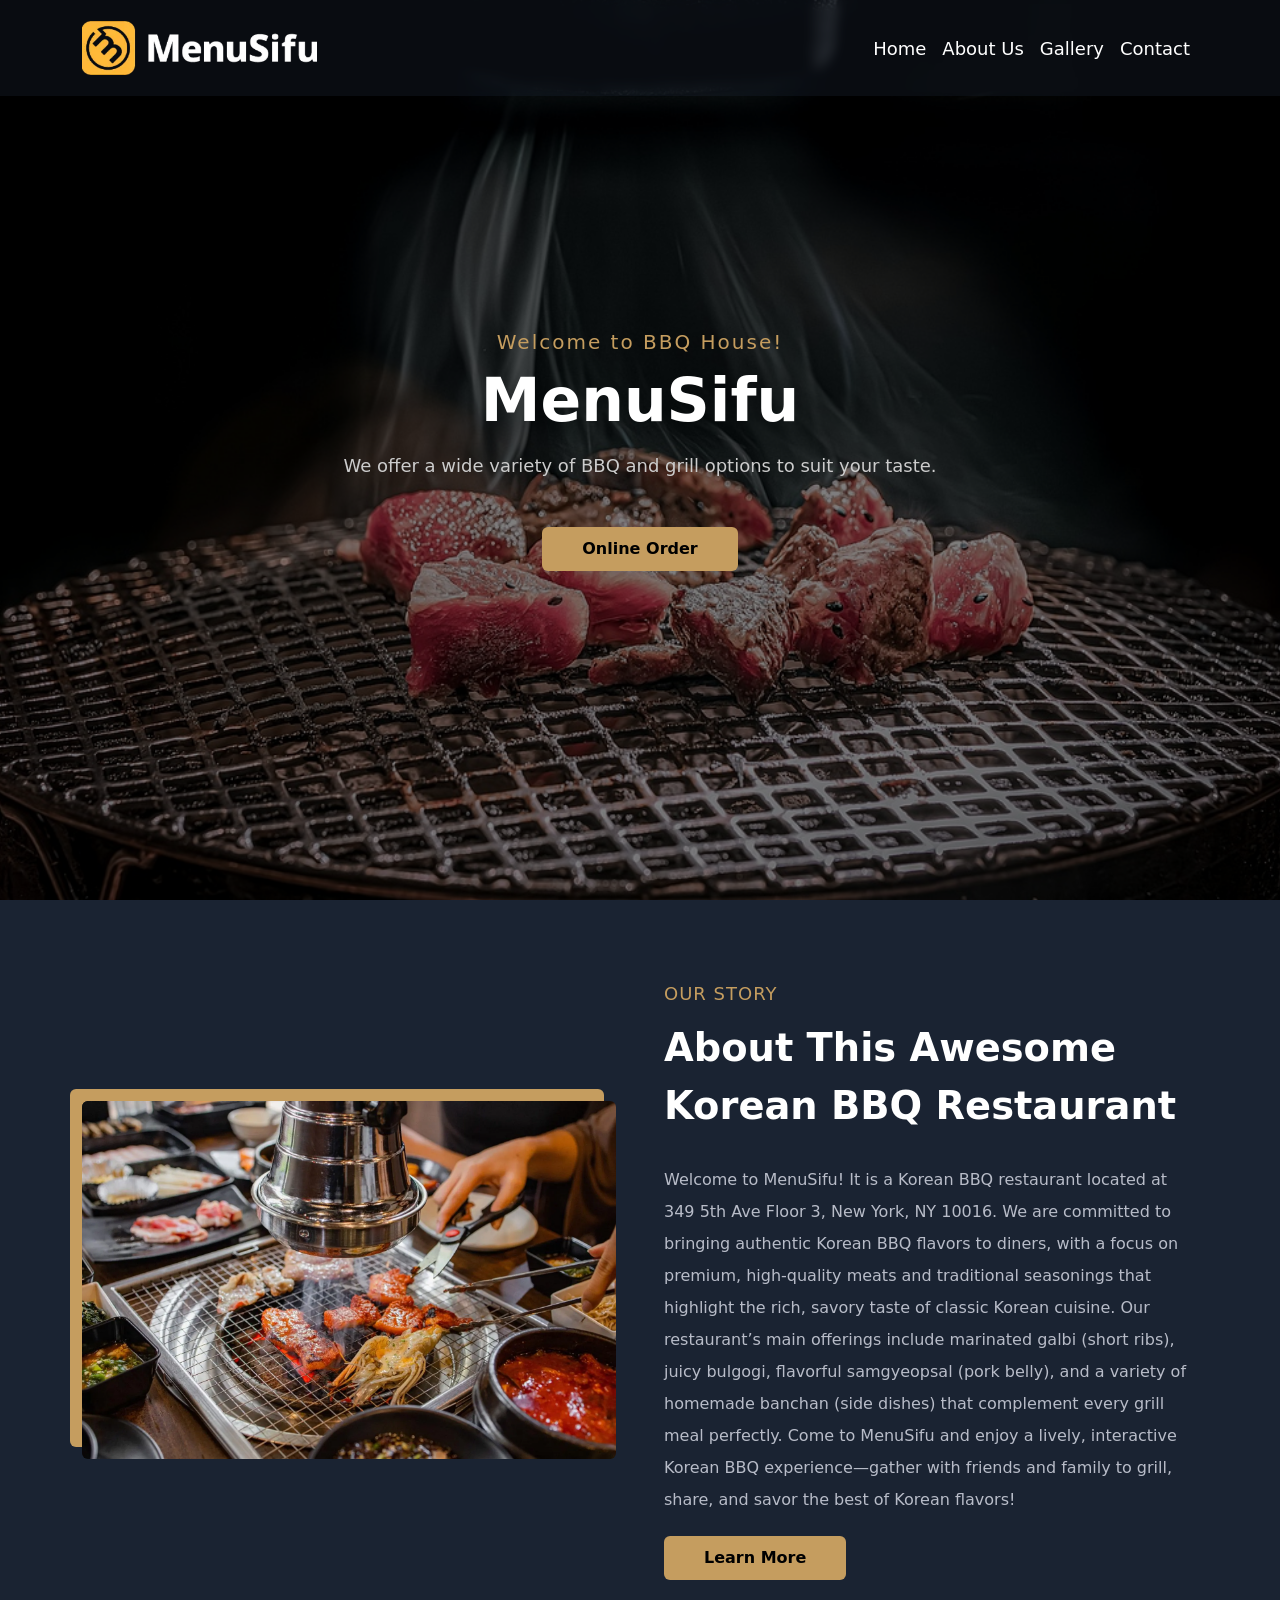
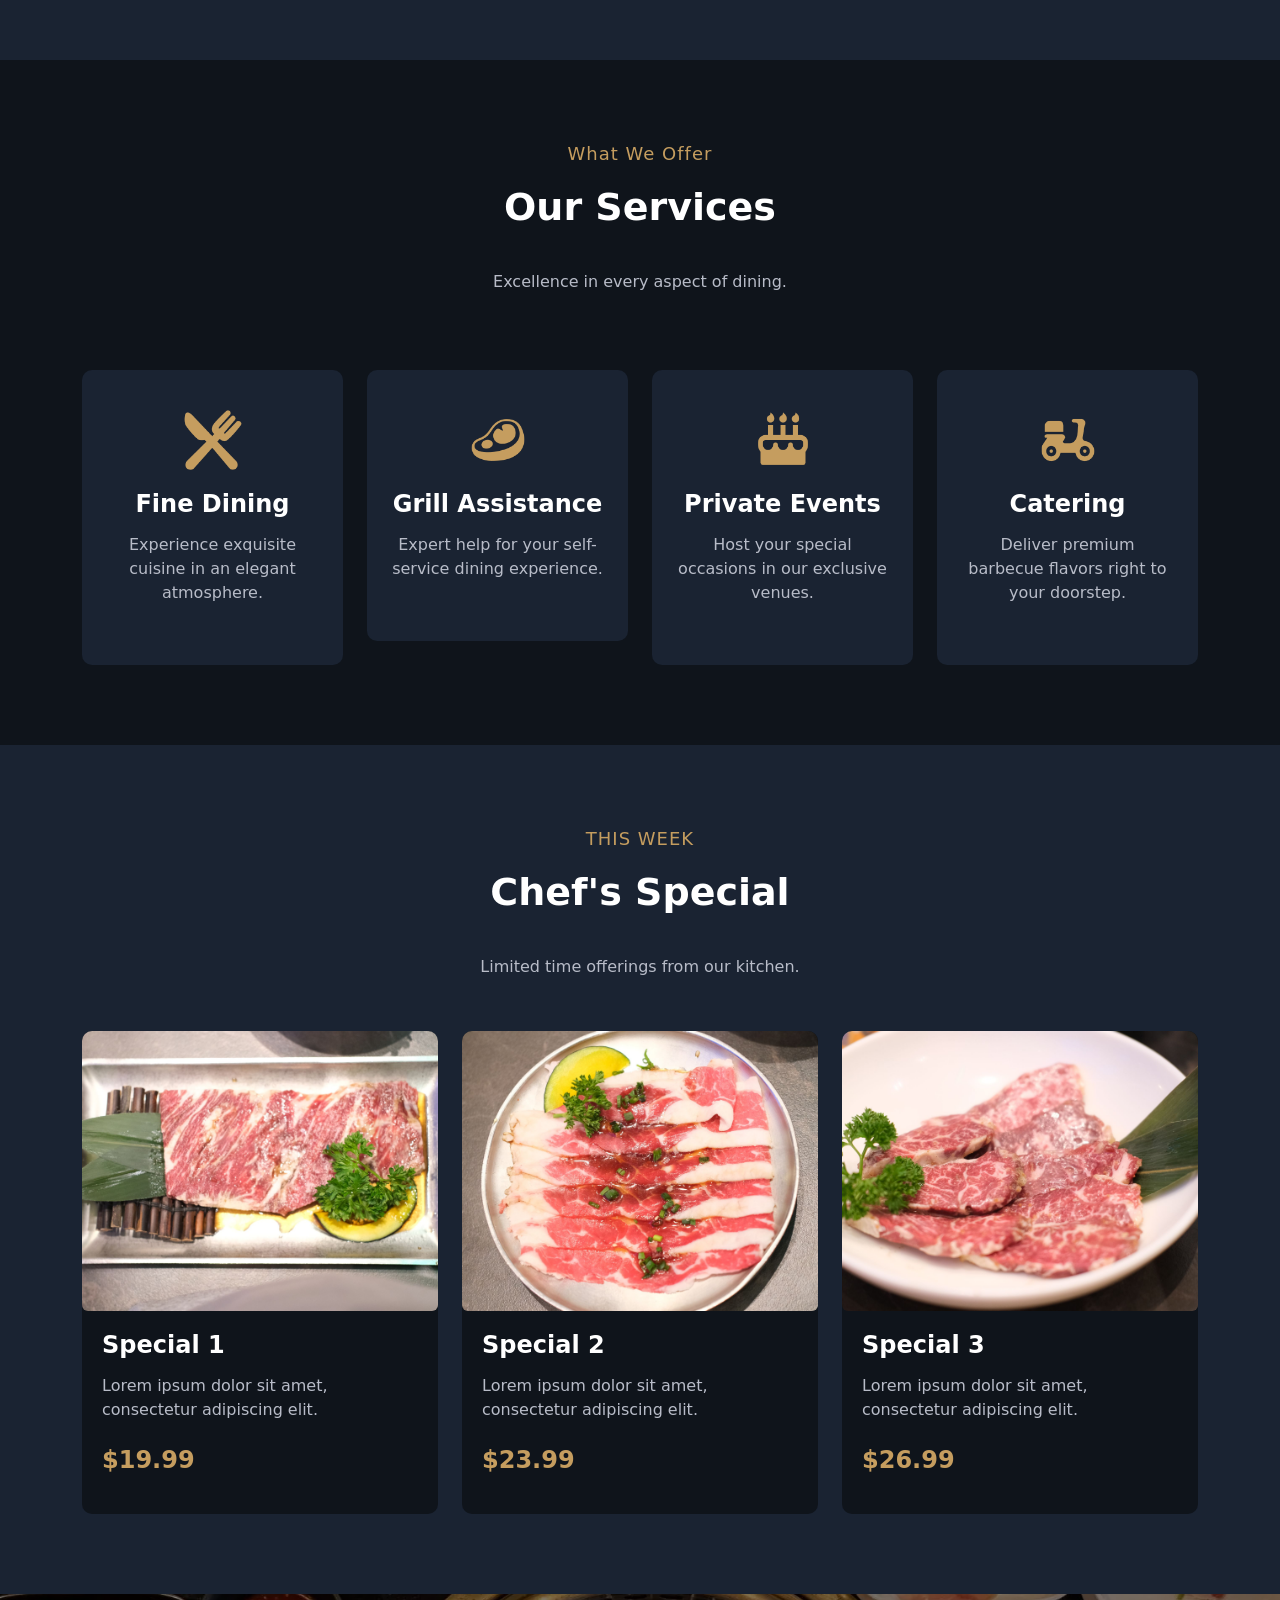
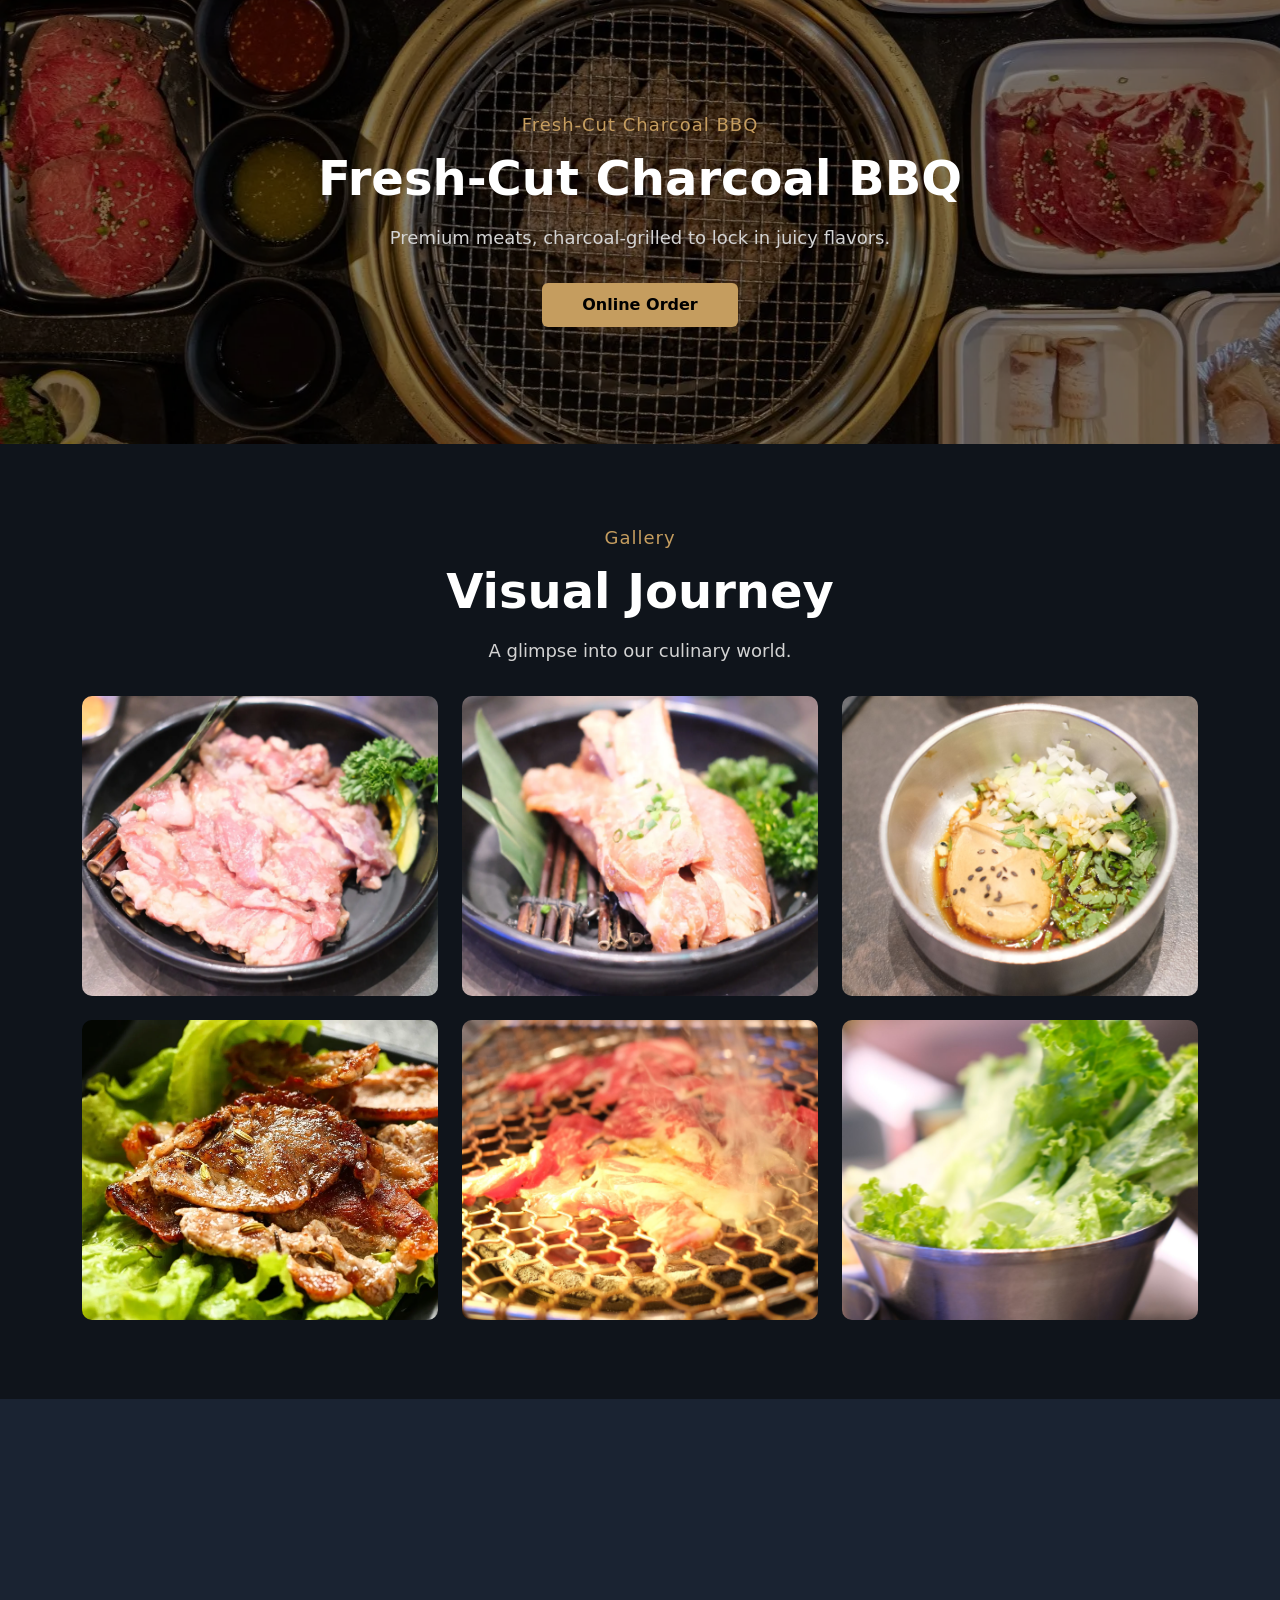
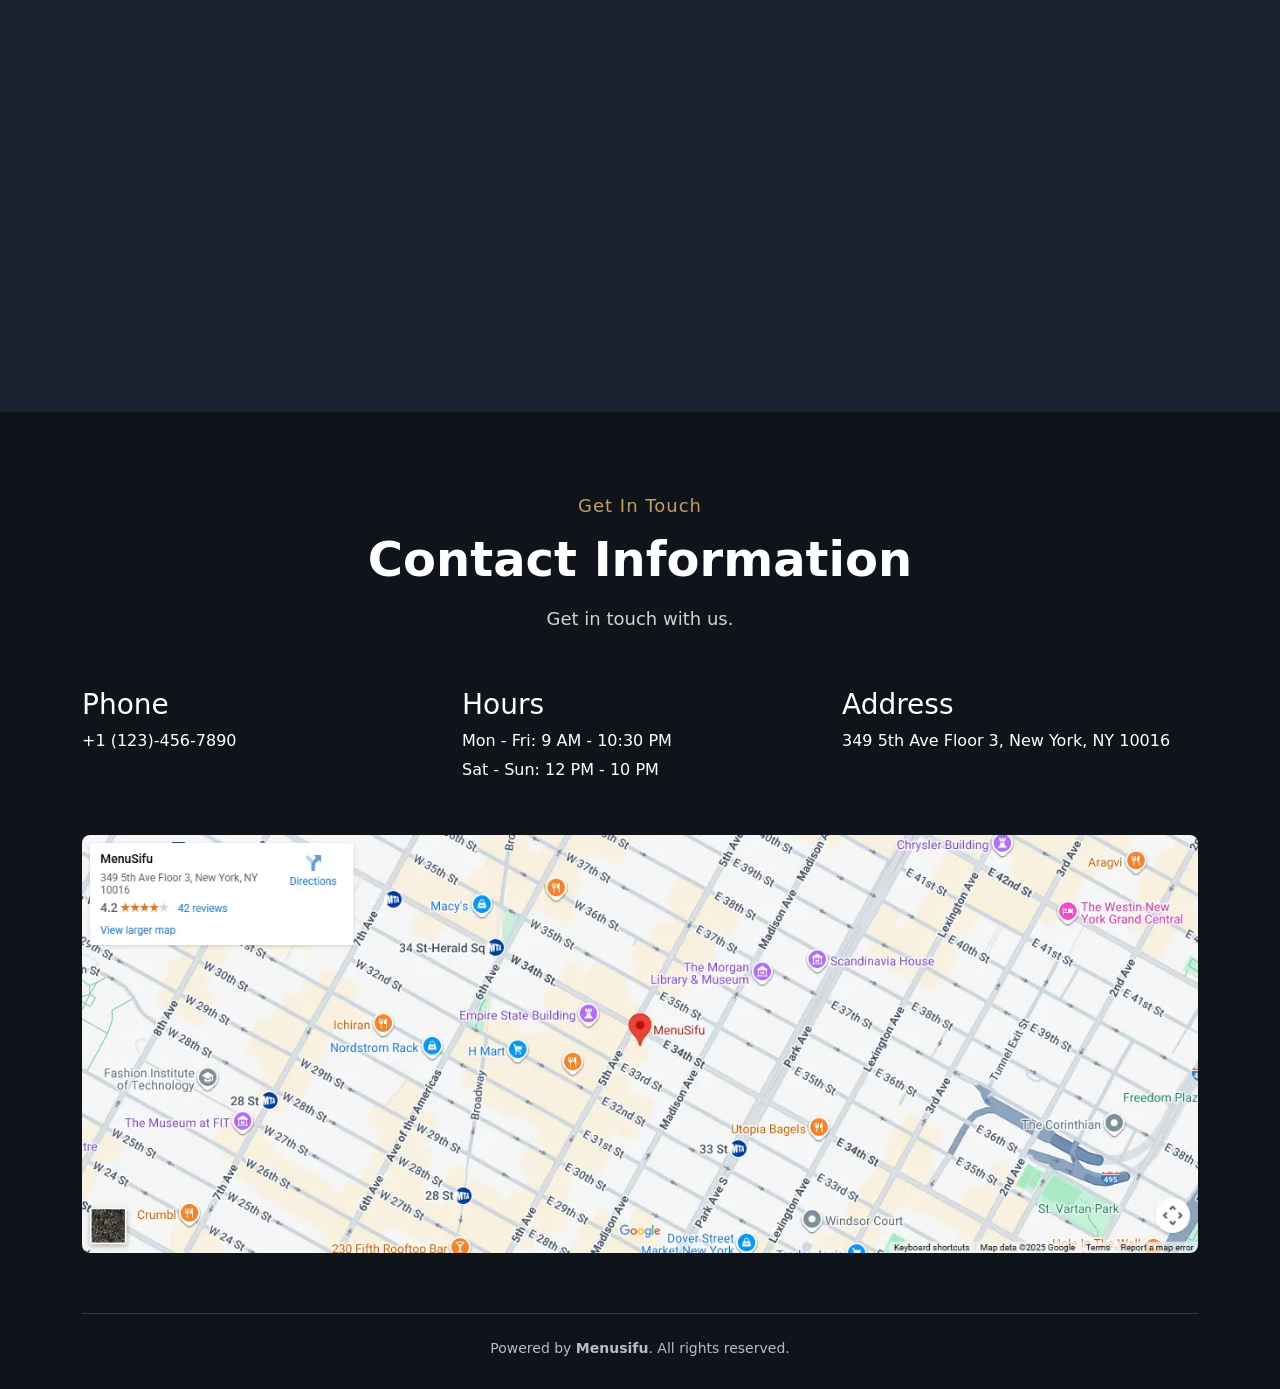
==== commit f0720d1a: "feat: update all html head SEO meta, add google site verification tag, add llms.txt, robots.txt, sit" ====
--- a/index.html
+++ b/index.html
@@ -5,17 +5,18 @@
     <meta charset="UTF-8">
     <meta name="viewport" content="width=device-width, initial-scale=1.0">
     <title>MenuSifu BBQ Restaurant</title>
-
+    
     <!-- SEO Meta -->
     <!-- 页面描述标签 -->
-    <meta name="description" content="MenuSifu BBQ is a Korean BBQ restaurant in New York, NY 10016. Enjoy marinated galbi, bulgogi, samgyeopsal & homemade banchan. Dine-in, private events and catering available.">
+    <meta name="description"
+        content="MenuSifu BBQ is a Korean BBQ restaurant in New York, NY 10016. Enjoy marinated galbi, bulgogi, samgyeopsal & homemade banchan. Dine-in, private events and catering available.">
     <!-- 关键词 -->
-    <meta name="keywords" content="New York Korean BBQ, Korean BBQ Manhattan, galbi, bulgogi, samgyeopsal, Korean restaurant NY, BBQ catering, private dining">
+    <meta name="keywords"
+        content="New York Korean BBQ, Korean BBQ Manhattan, galbi, bulgogi, samgyeopsal, Korean restaurant NY, BBQ catering, private dining">
     <!-- 作者标签 网站所有者 -->
     <meta name="author" content="MenuSifu BBQ Restaurant">
-    <!-- 规范链接 指定页面唯一标准 URL 等域名上线再填写具体域名 -->
-    <link rel="canonical" href="https://bbq.huoban.men/">
-
+    <!-- 规范链接 指定页面唯一标准 URL -->
+    <link rel="canonical" href="https://bbq.huoban.men/index.html">
     <!-- Favicon 相对路径 -->
     <link rel="icon" href="/favicon.ico" type="image/x-icon">
     <link rel="shortcut icon" href="/favicon.ico">
@@ -28,11 +29,13 @@
 
     <!-- Open Graph -->
     <meta property="og:title" content="MenuSifu BBQ Restaurant | Authentic Korean BBQ in New York, NY">
-    <meta property="og:description" content="MenuSifu BBQ is a Korean BBQ restaurant in New York, NY 10016. Enjoy marinated galbi, bulgogi, samgyeopsal & homemade banchan.">
+    <meta property="og:description"
+        content="MenuSifu BBQ is a Korean BBQ restaurant in New York, NY 10016. Enjoy marinated galbi, bulgogi, samgyeopsal & homemade banchan.">
     <meta property="og:type" content="restaurant">
-    <meta property="og:url" content="https://bbq.huoban.men/">
+    <meta property="og:url" content="https://bbq.huoban.men/index.html">
     <meta property="og:image" content="https://bbq.huoban.men/assets/images/home-about.webp">
-
+    <!-- Sitemap 辅助爬虫发现站点地图 -->
+    <link rel="sitemap" type="application/xml" href="https://bbq.huoban.men/sitemap.xml">
 
     <!-- 引入字体 -->
     <link rel="preconnect" href="https://fonts.googleapis.com">
@@ -47,14 +50,15 @@
     <link rel="stylesheet" href="assets/css/style.css">
 
     <noscript>
-    <style>
-        .animate {
-            opacity: 1 !important;
-            transform: none !important;
-        }
-    </style>
-</noscript>
+        <style>
+            .animate {
+                opacity: 1 !important;
+                transform: none !important;
+            }
+        </style>
+    </noscript>
 </head>
+
 
 <body>
     <!-- 导航栏 Navbar -->
@@ -425,4 +429,5 @@
 
     <script src="assets/js/script.js"></script>
 </body>
+
 </html>
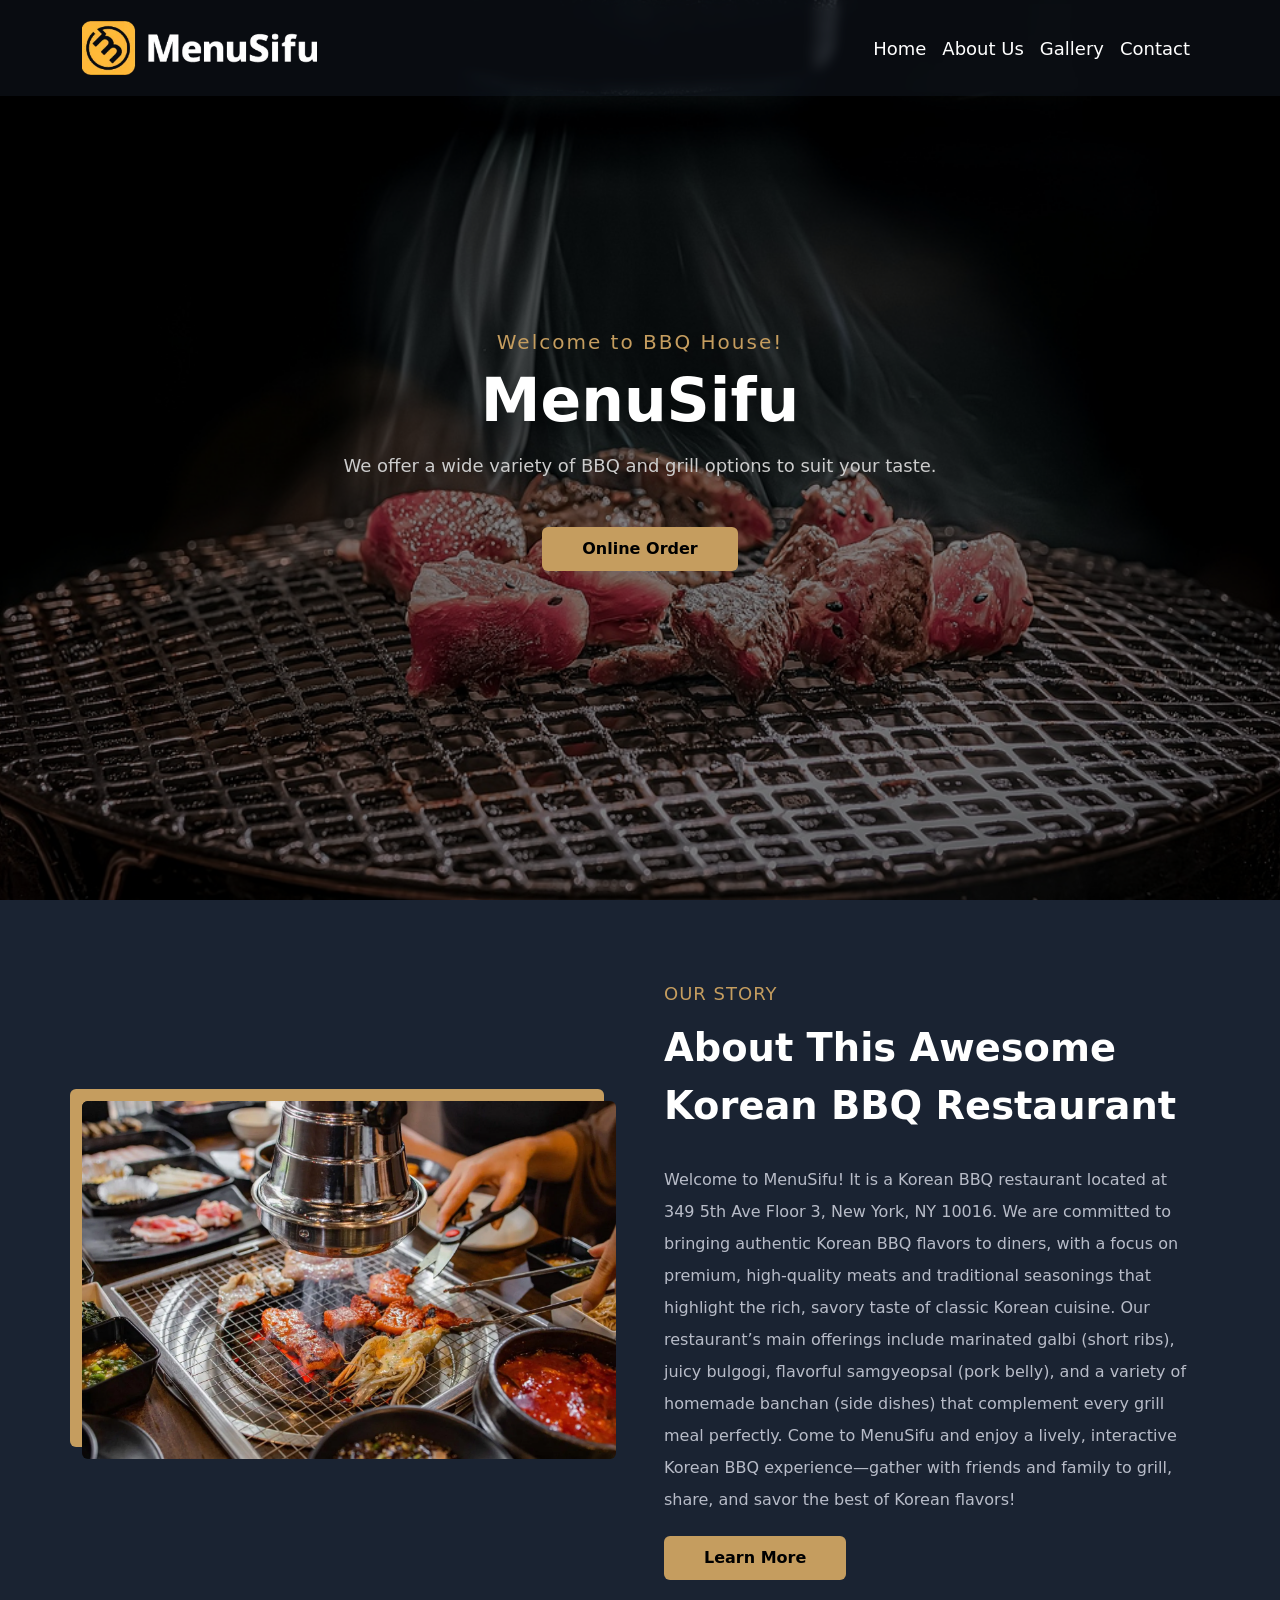
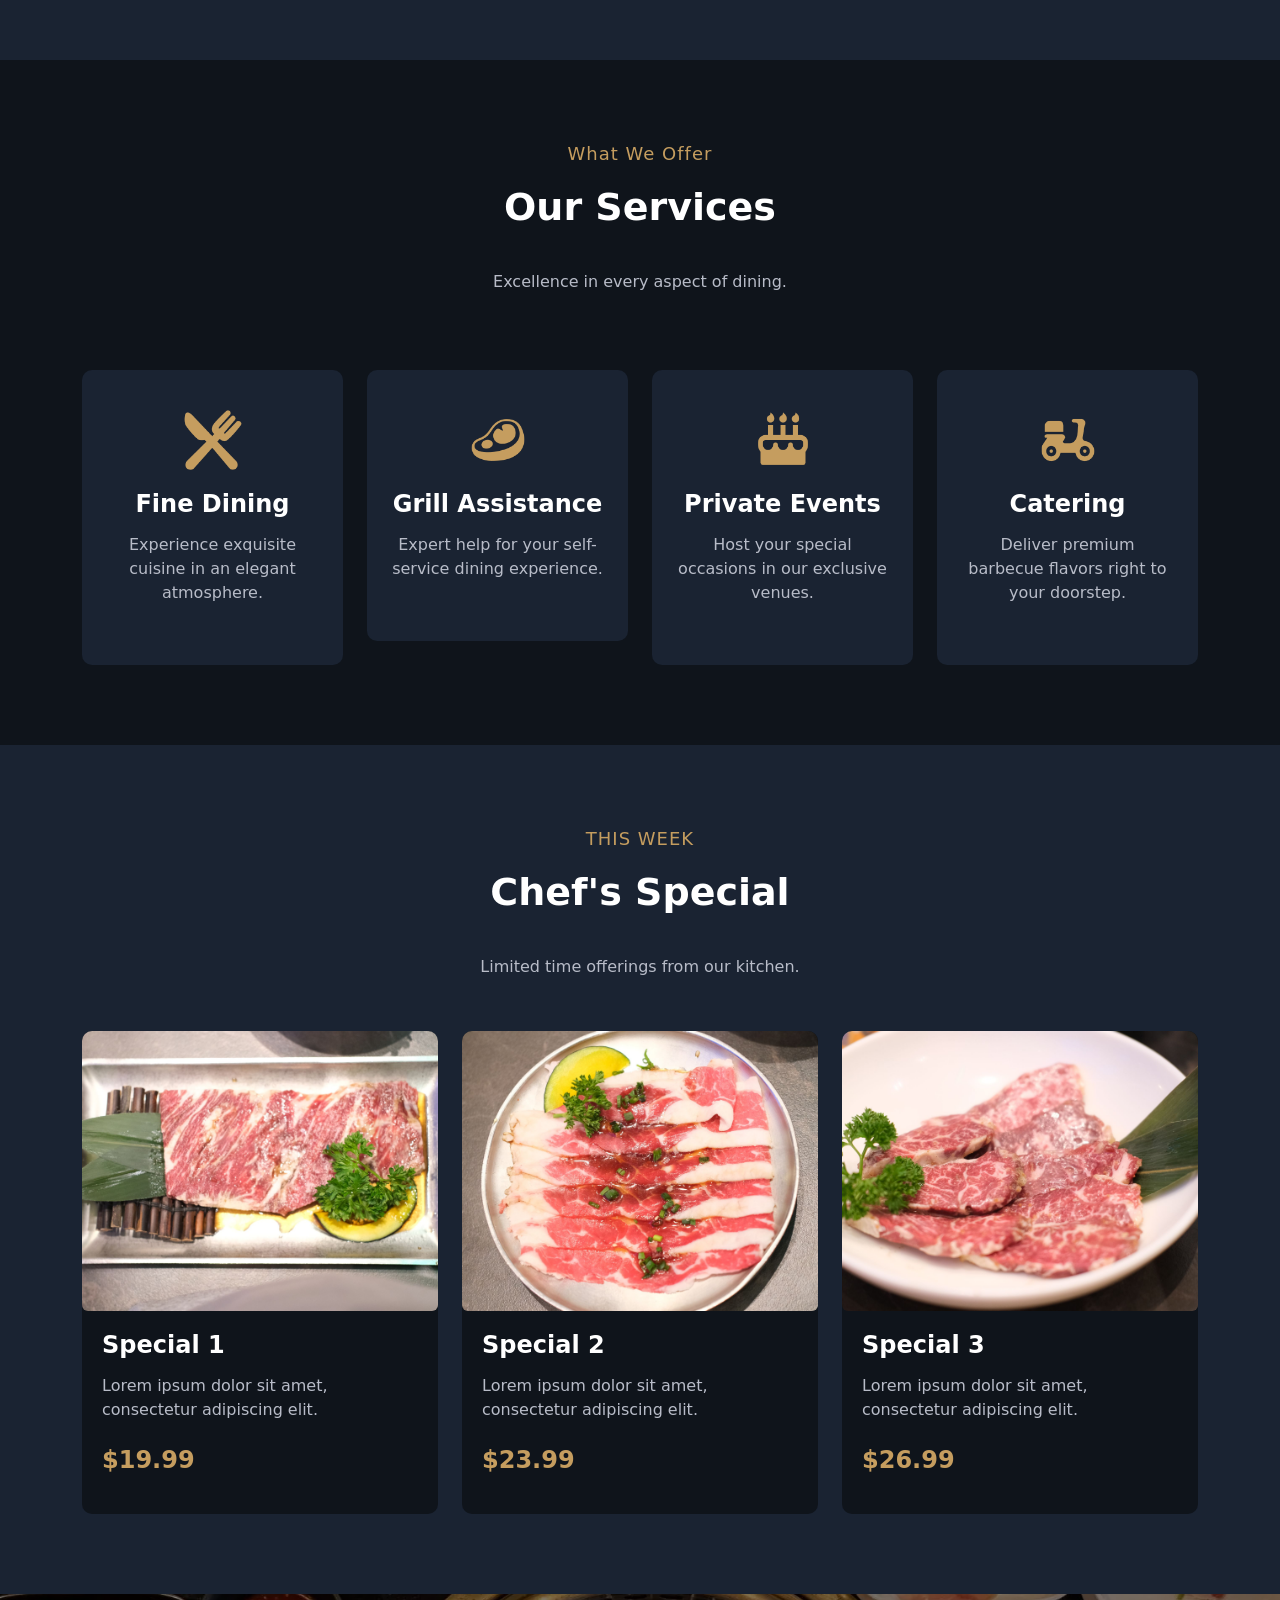
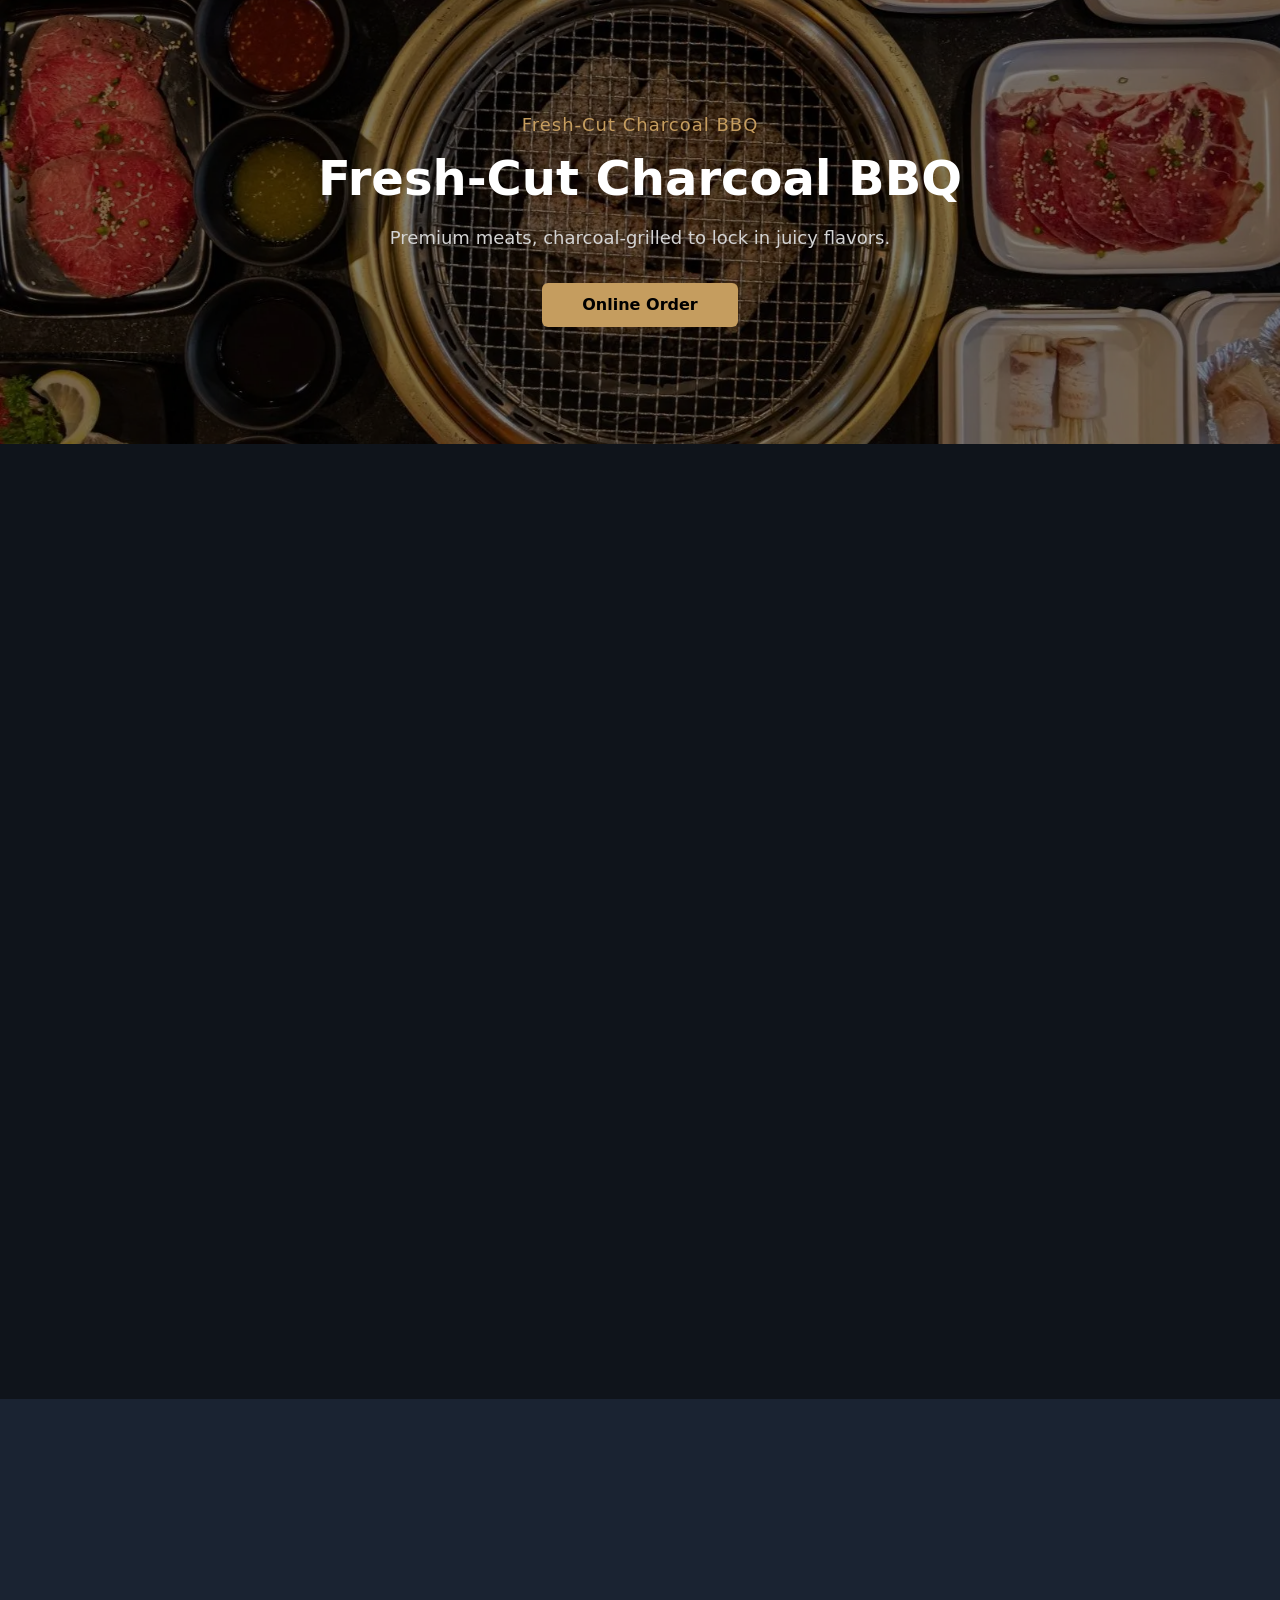
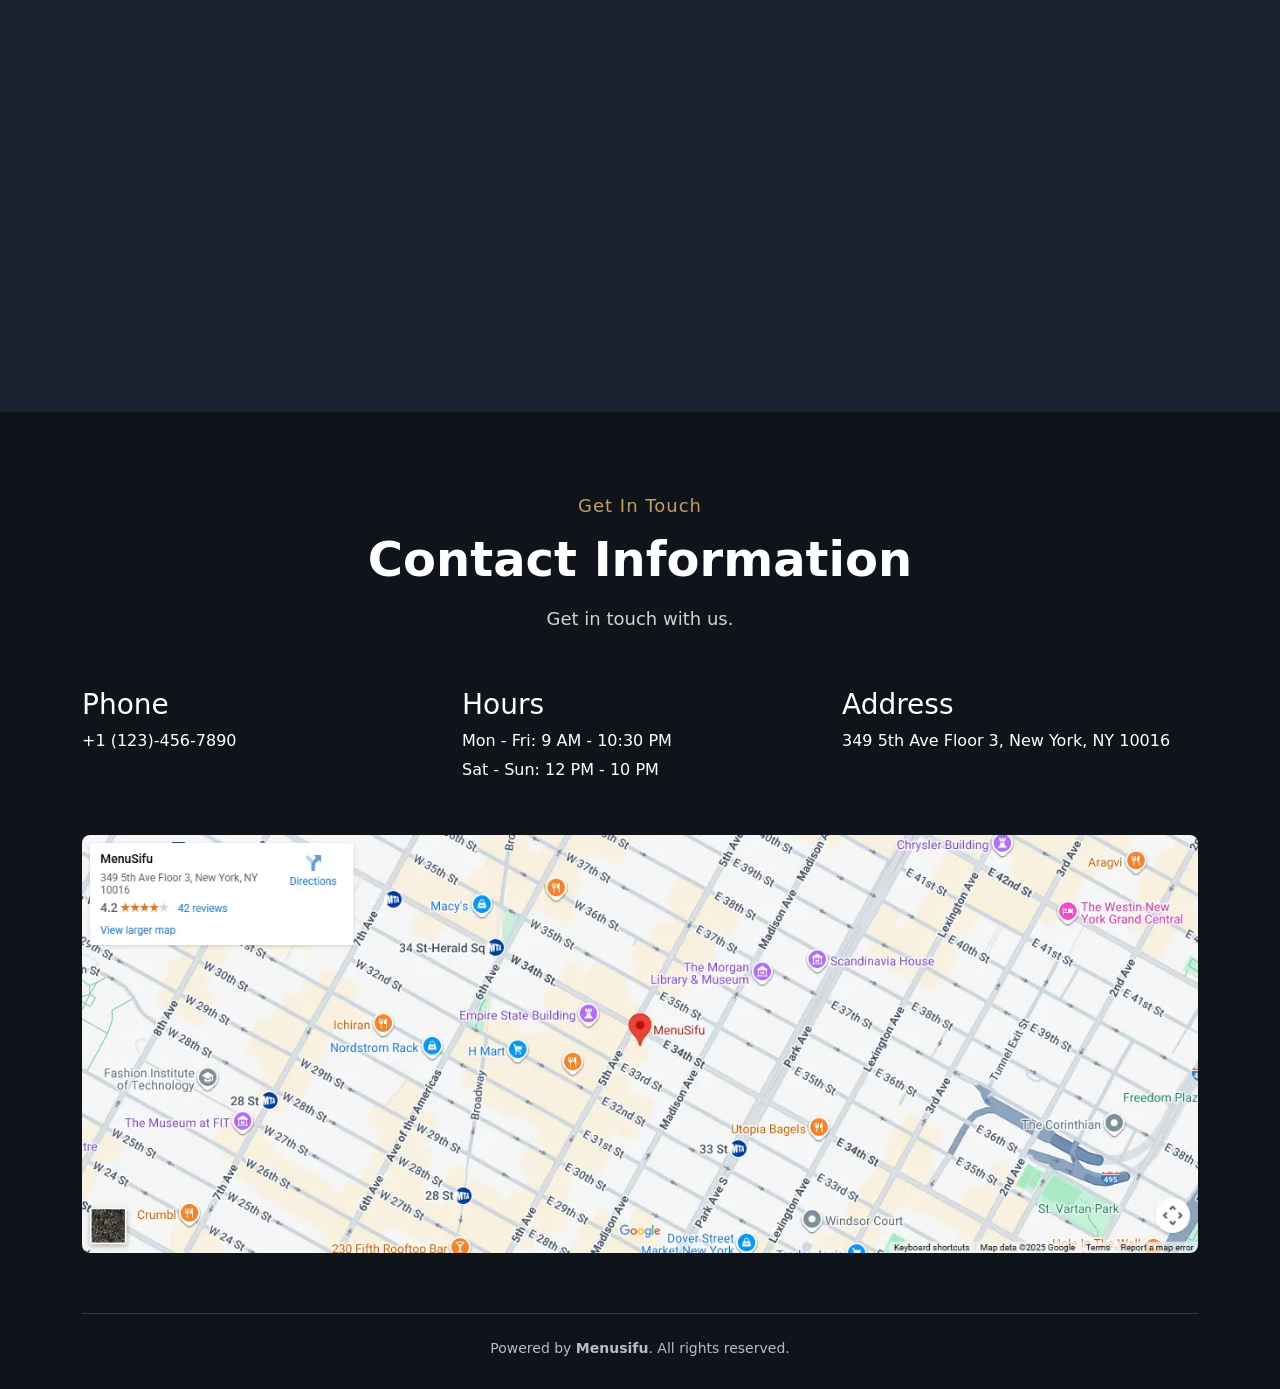
==== commit d07cf819: "add stagger fade animation for body-banner content" ====
--- a/index.html
+++ b/index.html
@@ -5,7 +5,7 @@
     <meta charset="UTF-8">
     <meta name="viewport" content="width=device-width, initial-scale=1.0">
     <title>MenuSifu BBQ Restaurant</title>
-    
+
     <!-- SEO Meta -->
     <!-- 页面描述标签 -->
     <meta name="description"
@@ -97,10 +97,10 @@
         <div class="container h-100">
             <div class="row h-100 align-items-center text-center">
                 <div class="col-12">
-                    <h2 class="banner-subtitle">Welcome to BBQ House!</h2>
-                    <h1 class="banner-title">MenuSifu</h1>
-                    <p class="banner-desc">We offer a wide variety of BBQ and grill options to suit your taste.</p>
-                    <a href="https://www.menusifu.com/" class="btn custom-btn mt-4">Online Order</a>
+                    <h2 class="banner-subtitle banner-animate-item">Welcome to BBQ House!</h2>
+                    <h1 class="banner-title banner-animate-item">MenuSifu</h1>
+                    <p class="banner-desc banner-animate-item">We offer a wide variety of BBQ and grill options to suit your taste.</p>
+                    <a href="https://www.menusifu.com/" class="btn custom-btn mt-4 banner-animate-item">Online Order</a>
                 </div>
             </div>
         </div>
--- a/assets/css/style.css
+++ b/assets/css/style.css
@@ -150,6 +150,35 @@
     margin-bottom: 24px;
     /* 段落间距 */
 }
+
+/* 入场动画 */
+.banner-animate-item {
+    opacity: 0;
+    transform: translateY(24px);
+    animation: fadeSlideUp 0.7s ease-out forwards;
+    animation-delay: 0s;
+    /* 关键：动画播放前，保持0%的样式 */
+    animation-fill-mode: both;
+}
+
+/* 逐个错开延迟 */
+.banner-subtitle { animation-delay: 0.2s; }
+.banner-title    { animation-delay: 0.5s; }
+.banner-desc     { animation-delay: 0.8s; }
+.custom-btn      { animation-delay: 1.1s; }
+
+@keyframes fadeSlideUp {
+    0% {
+        opacity: 0;
+        transform: translateY(24px);
+    }
+    100% {
+        opacity: 1;
+        transform: translateY(0);
+    }
+}
+
+
 
 
 .custom-btn {
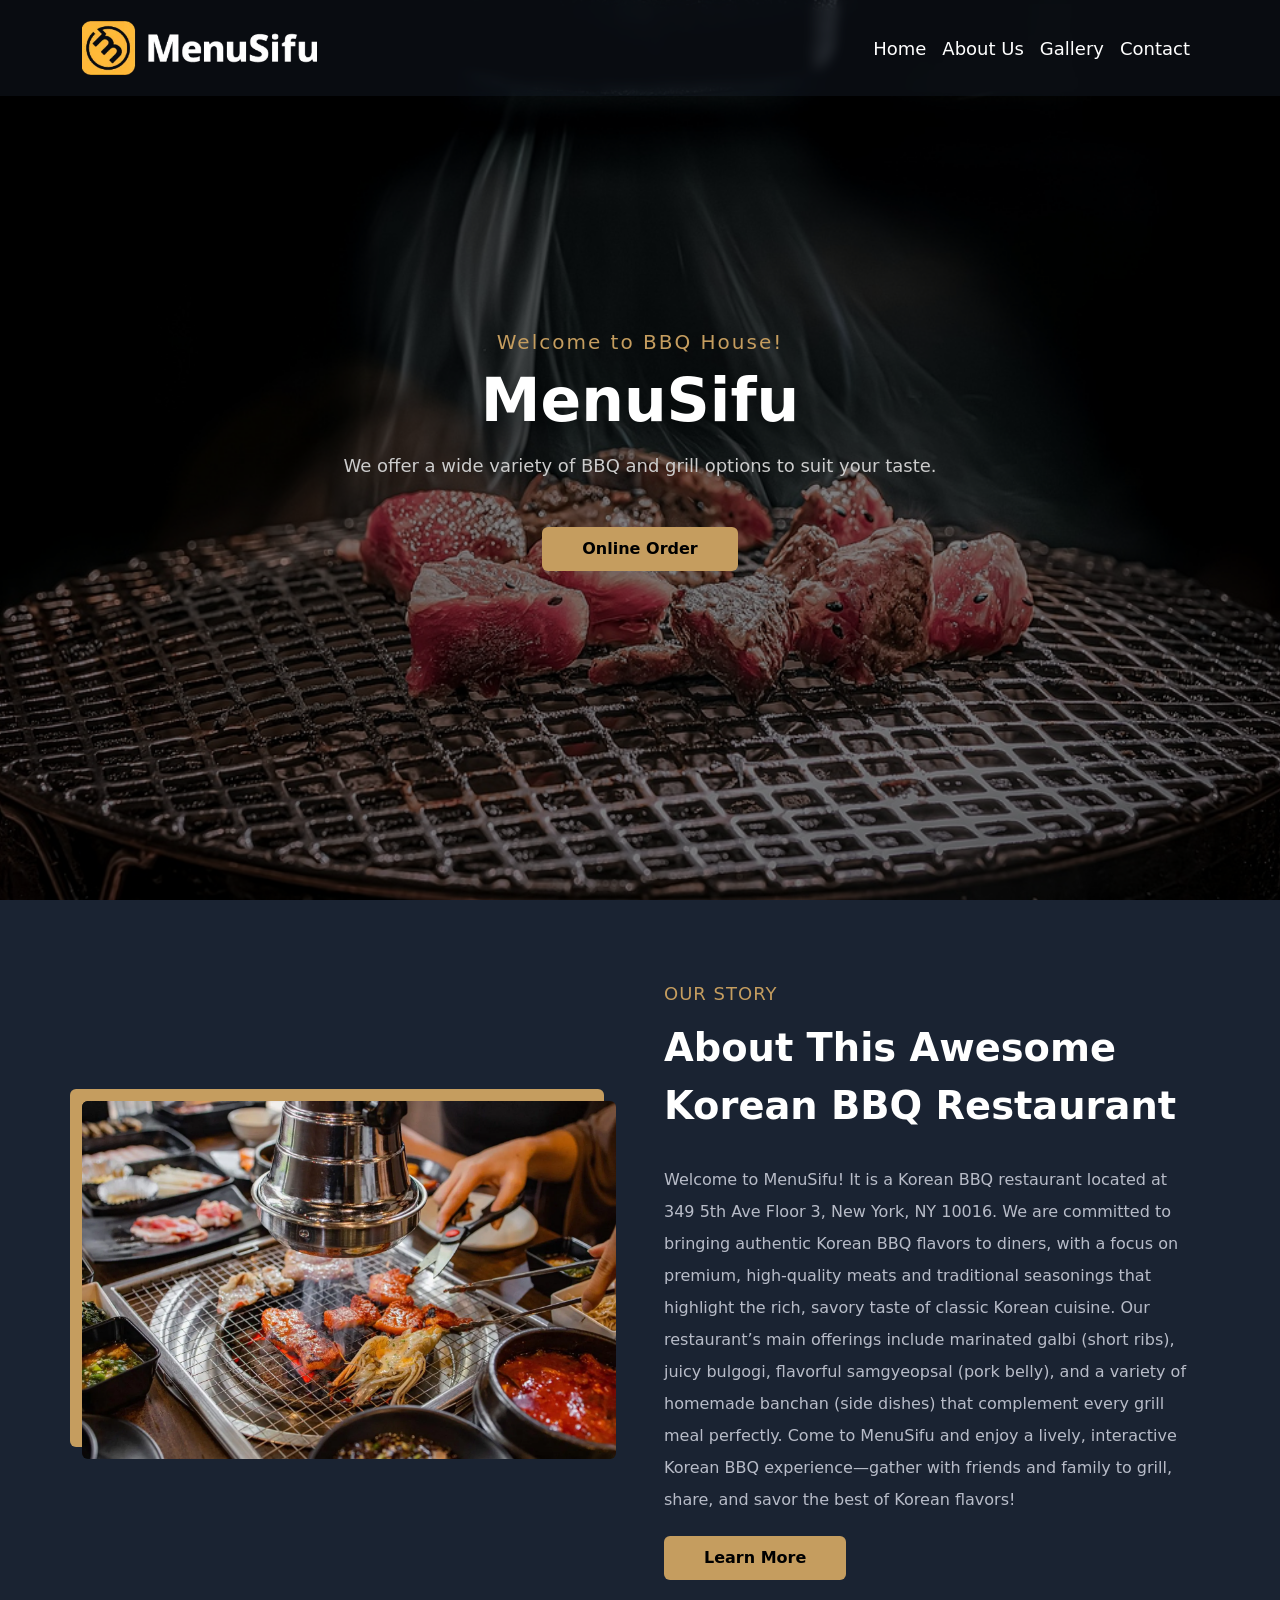
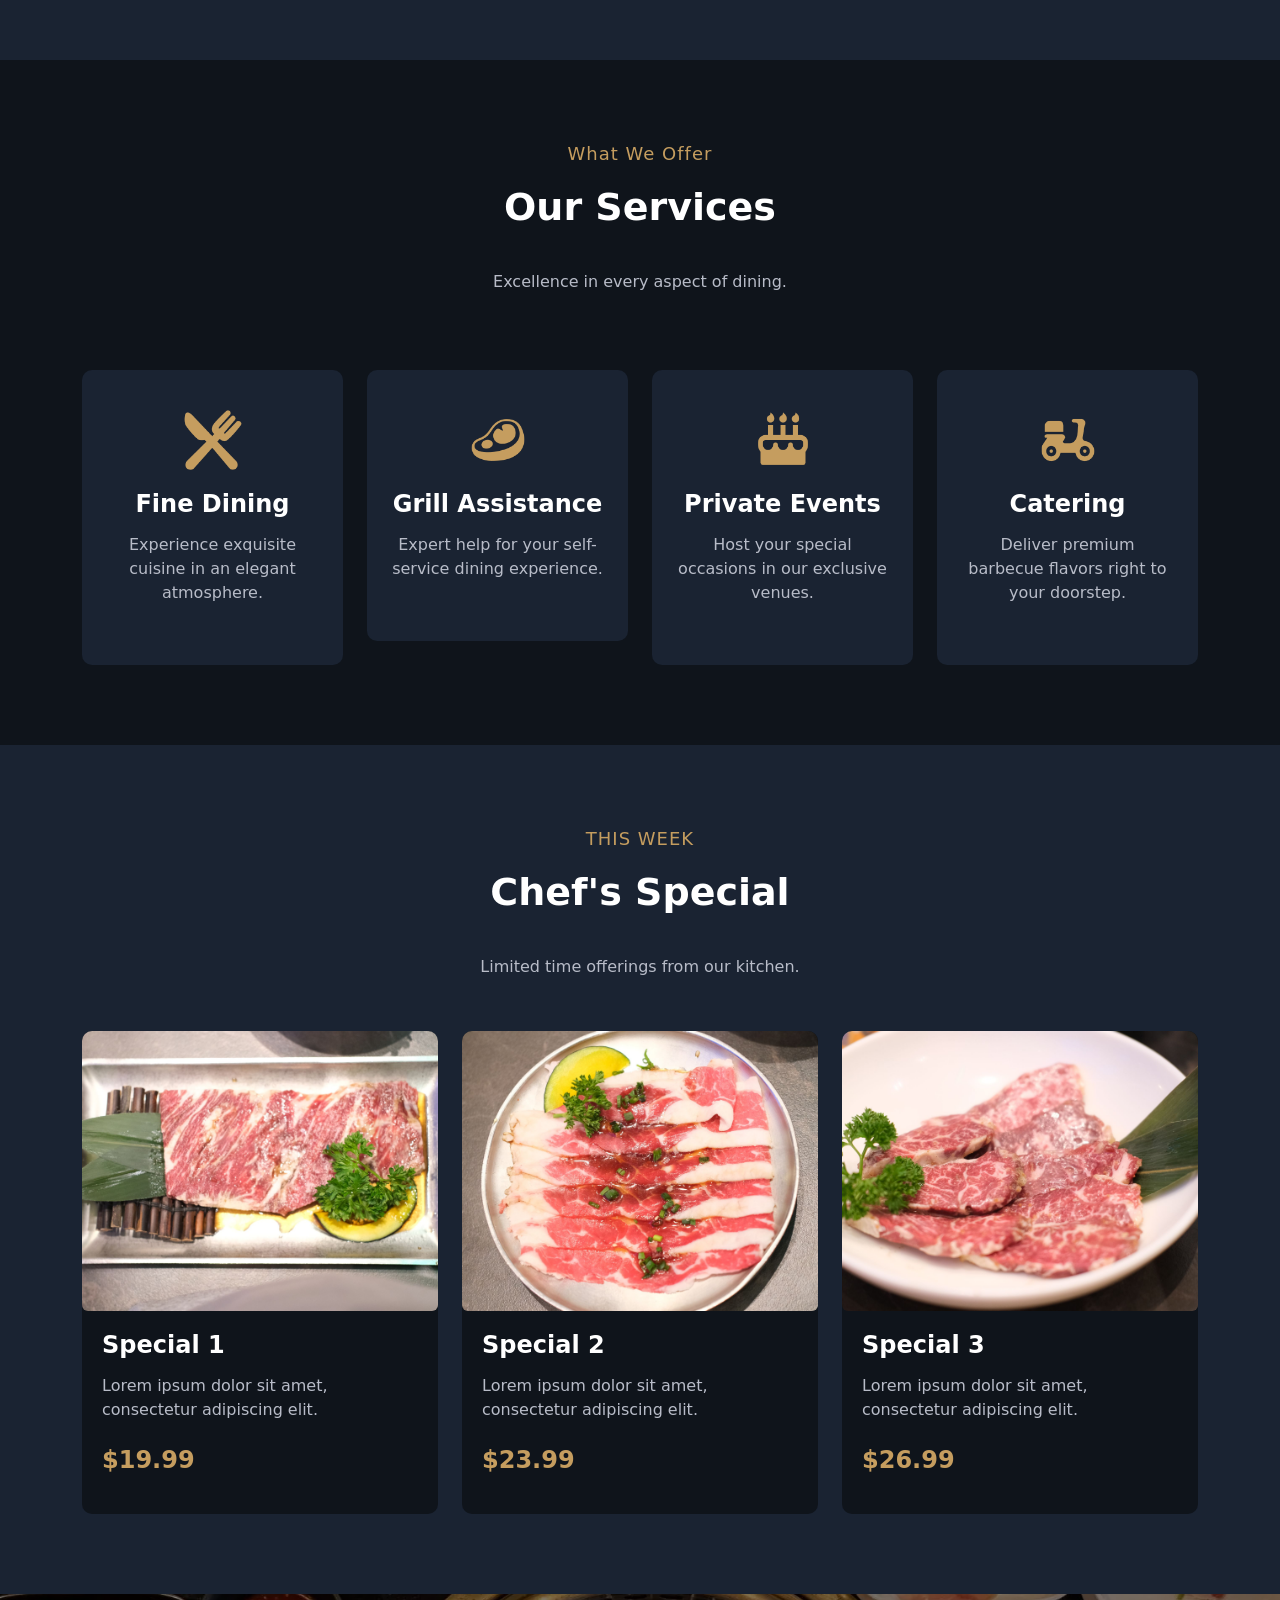
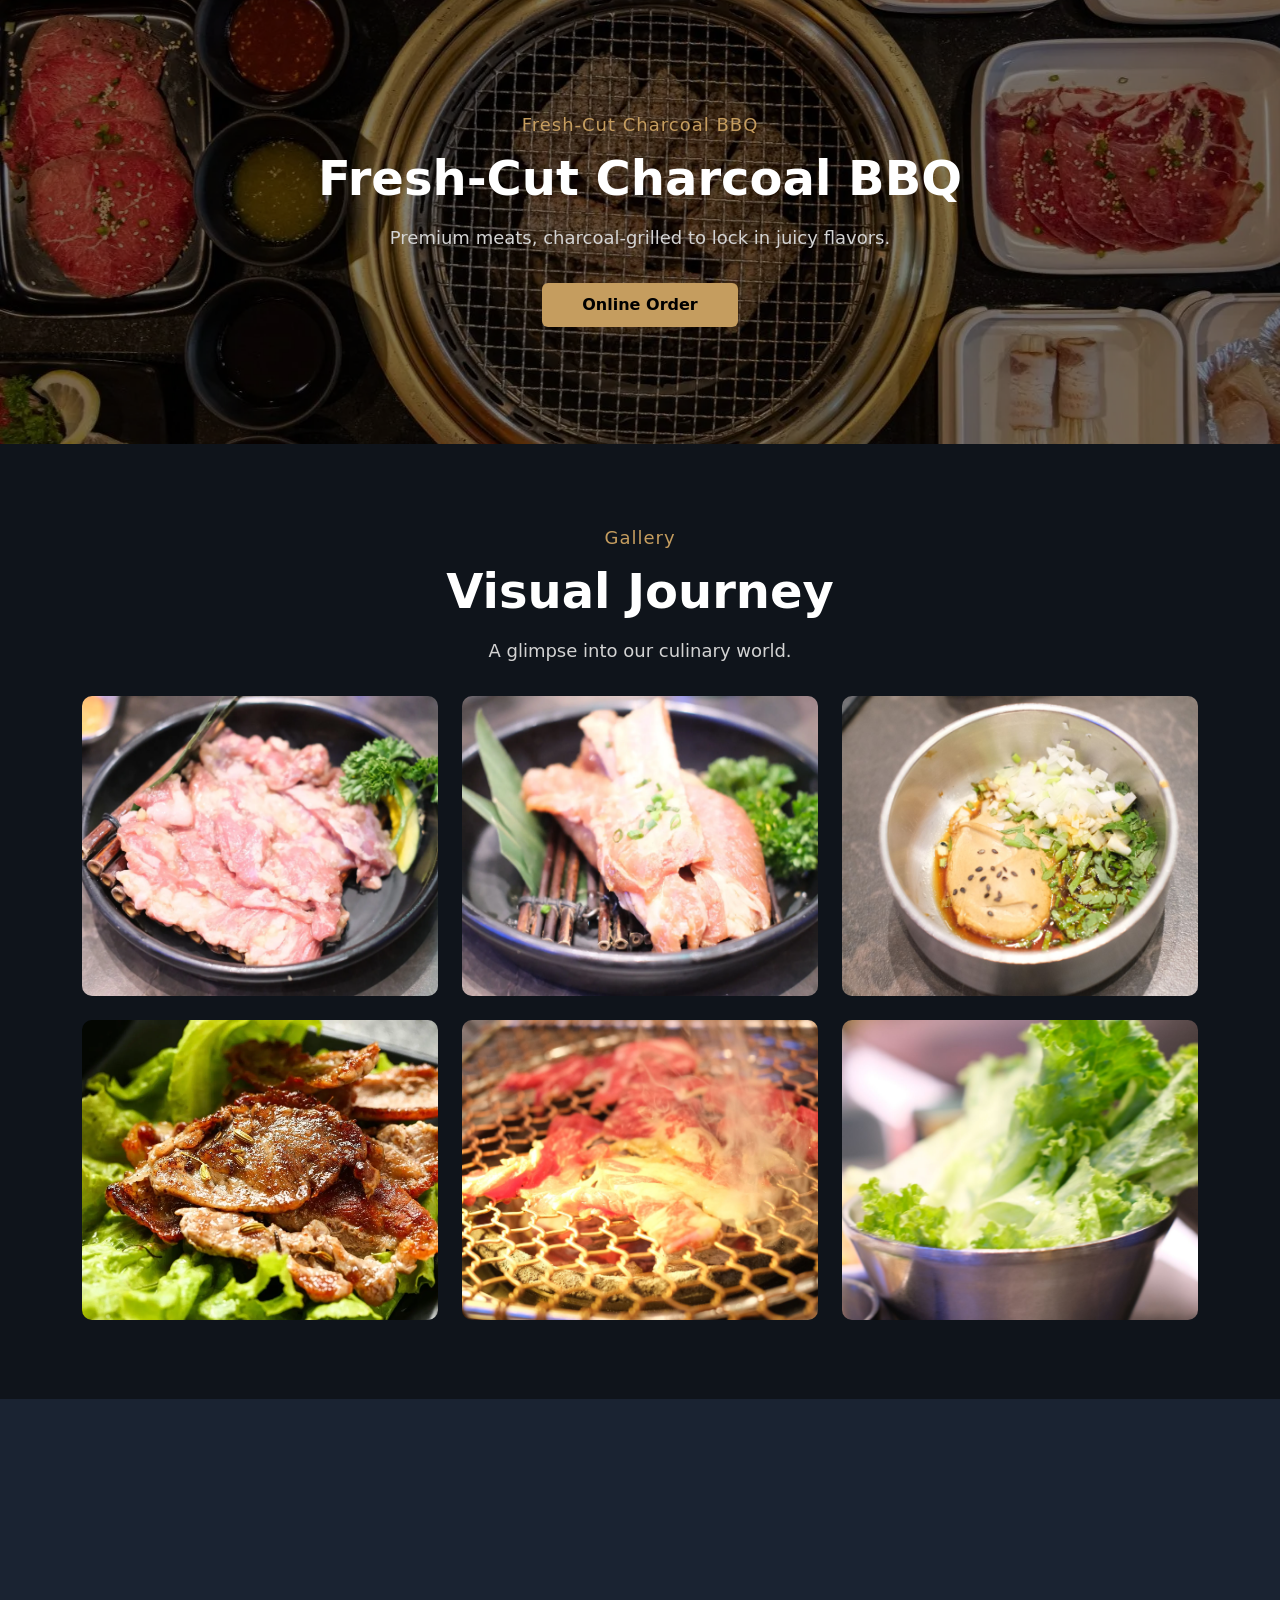
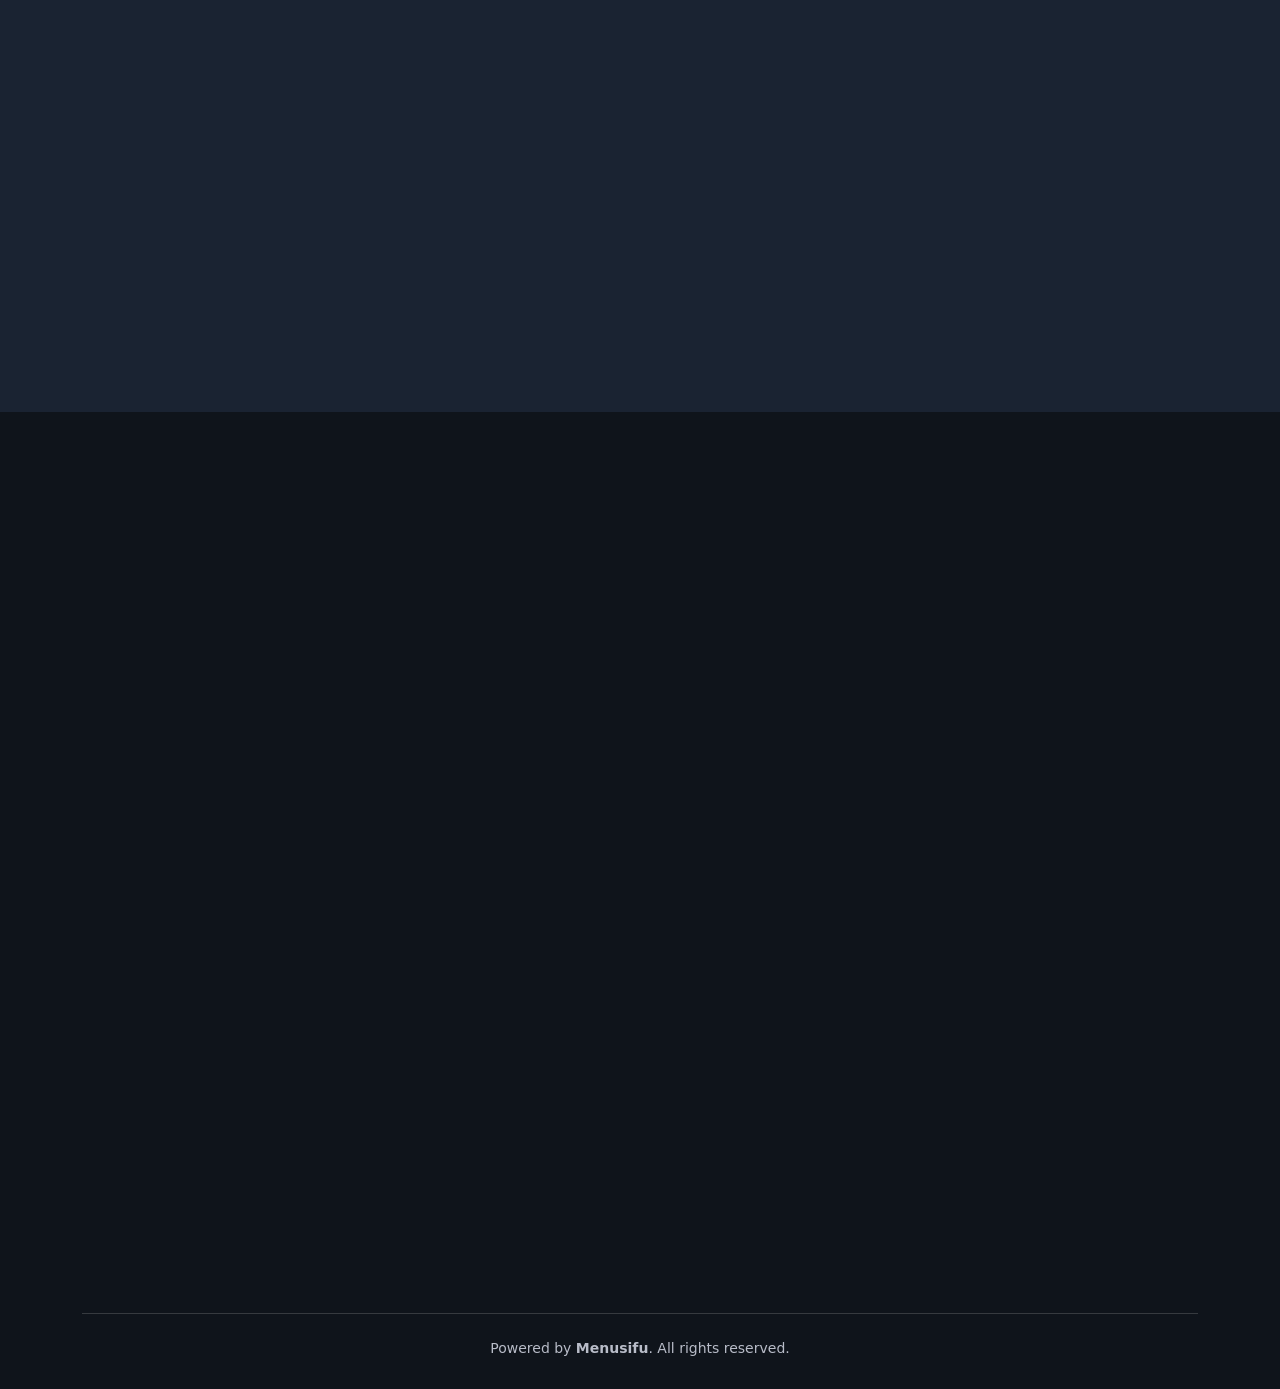
==== commit ffe36e4e: "配置GA4、GTM" ====
--- a/index.html
+++ b/index.html
@@ -5,6 +5,17 @@
     <meta charset="UTF-8">
     <meta name="viewport" content="width=device-width, initial-scale=1.0">
     <title>MenuSifu BBQ Restaurant</title>
+
+    <!-- Google Tag Manager -->
+    <script>(function (w, d, s, l, i) {
+            w[l] = w[l] || []; w[l].push({
+                'gtm.start':
+                    new Date().getTime(), event: 'gtm.js'
+            }); var f = d.getElementsByTagName(s)[0],
+                j = d.createElement(s), dl = l != 'dataLayer' ? '&l=' + l : ''; j.async = true; j.src =
+                    'https://www.googletagmanager.com/gtm.js?id=' + i + dl; f.parentNode.insertBefore(j, f);
+        })(window, document, 'script', 'dataLayer', 'GTM-55B8S2FC');</script>
+    <!-- End Google Tag Manager -->
 
     <!-- SEO Meta -->
     <!-- 页面描述标签 -->
@@ -61,6 +72,10 @@
 
 
 <body>
+    <!-- Google Tag Manager (noscript) -->
+    <noscript><iframe src="https://www.googletagmanager.com/ns.html?id=GTM-55B8S2FC" height="0" width="0"
+            style="display:none;visibility:hidden"></iframe></noscript>
+    <!-- End Google Tag Manager (noscript) -->
     <!-- 导航栏 Navbar -->
     <nav class="top-nav navbar navbar-expand-lg">
         <div class="container">
@@ -99,7 +114,8 @@
                 <div class="col-12">
                     <h2 class="banner-subtitle banner-animate-item">Welcome to BBQ House!</h2>
                     <h1 class="banner-title banner-animate-item">MenuSifu</h1>
-                    <p class="banner-desc banner-animate-item">We offer a wide variety of BBQ and grill options to suit your taste.</p>
+                    <p class="banner-desc banner-animate-item">We offer a wide variety of BBQ and grill options to suit
+                        your taste.</p>
                     <a href="https://www.menusifu.com/" class="btn custom-btn mt-4 banner-animate-item">Online Order</a>
                 </div>
             </div>
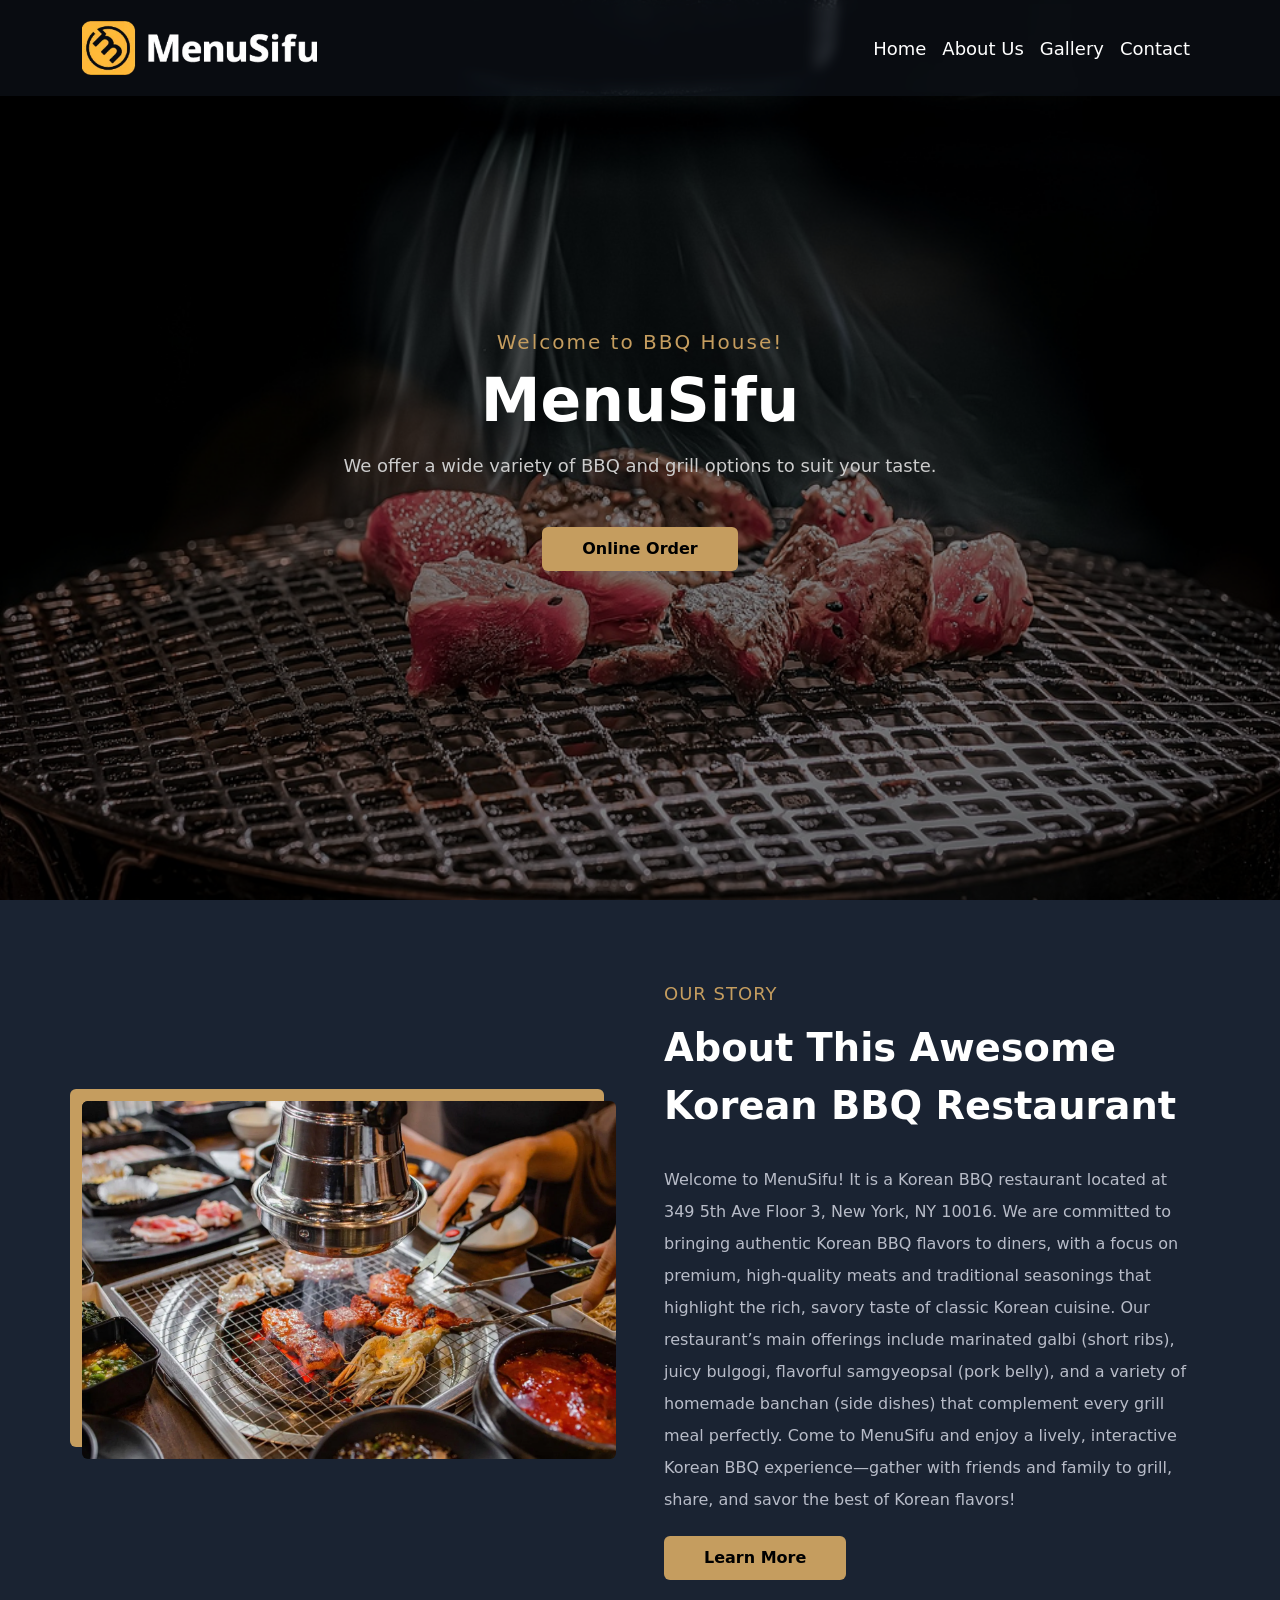
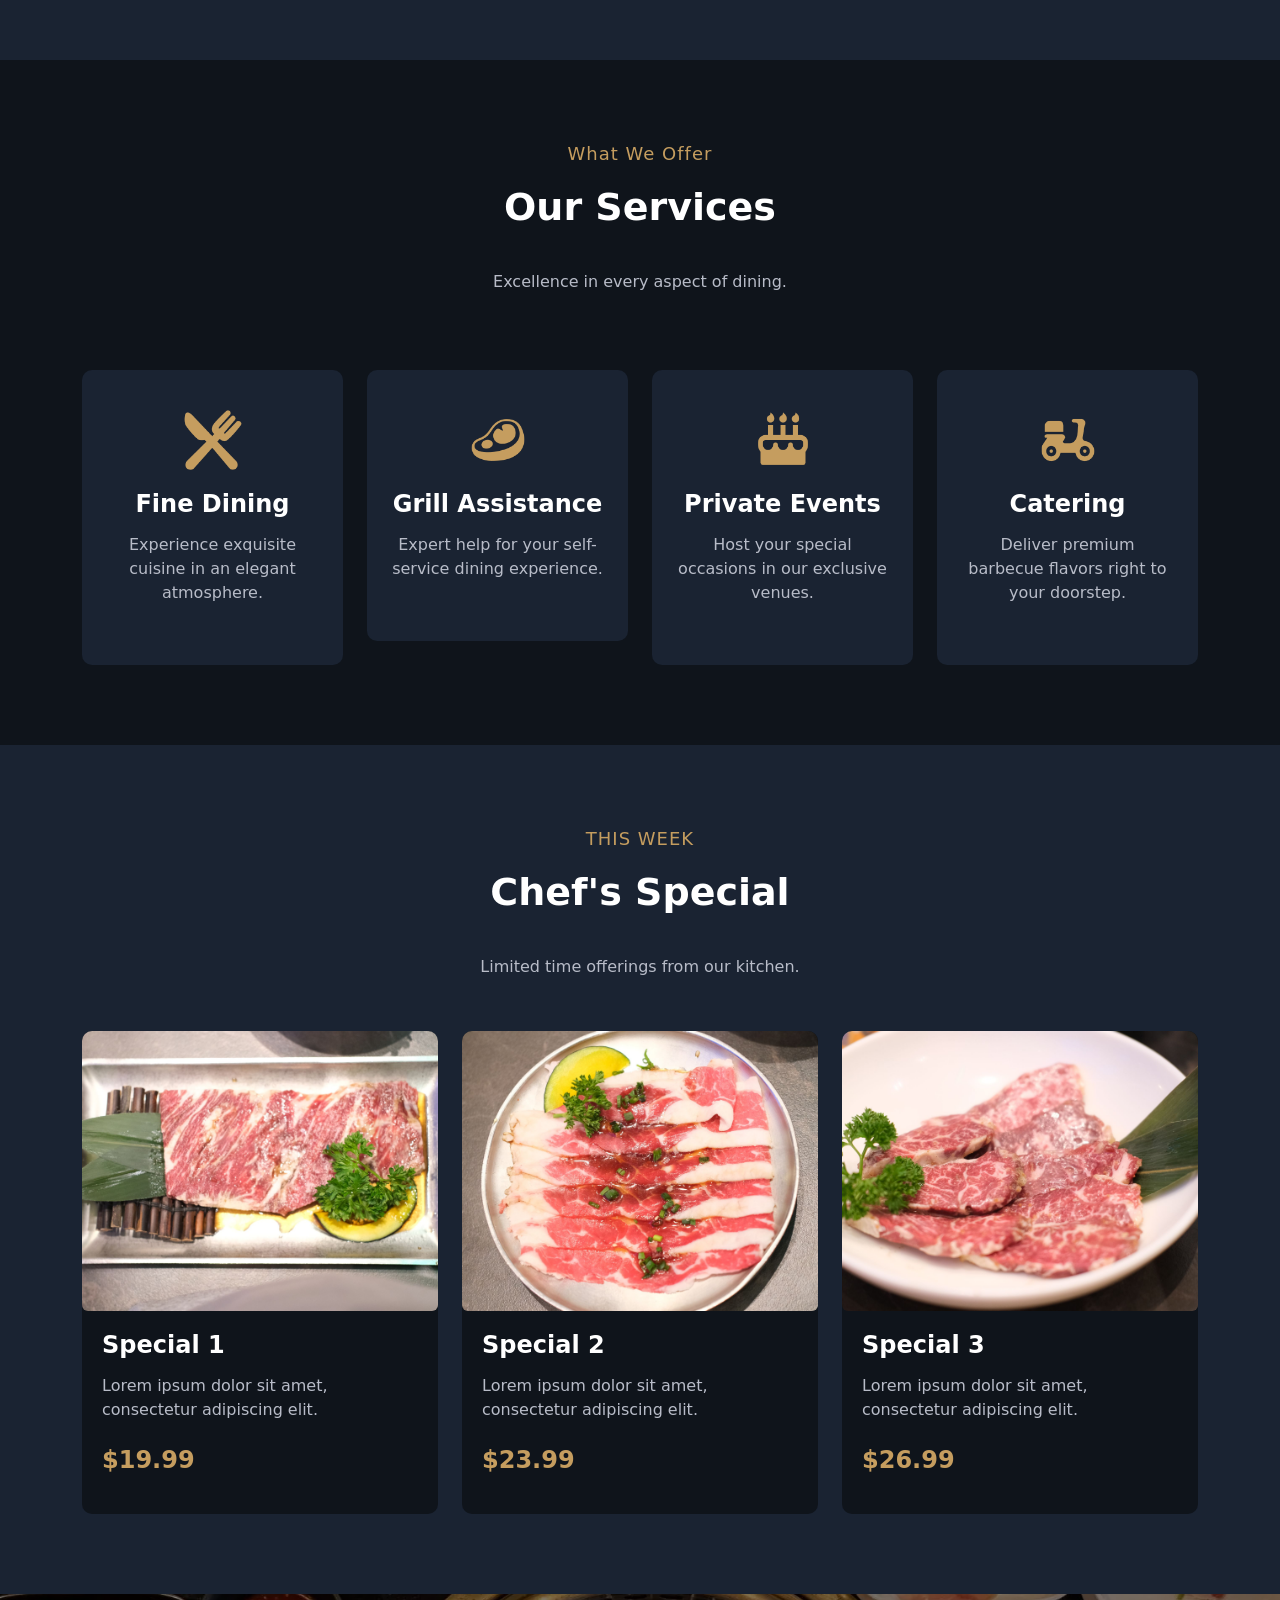
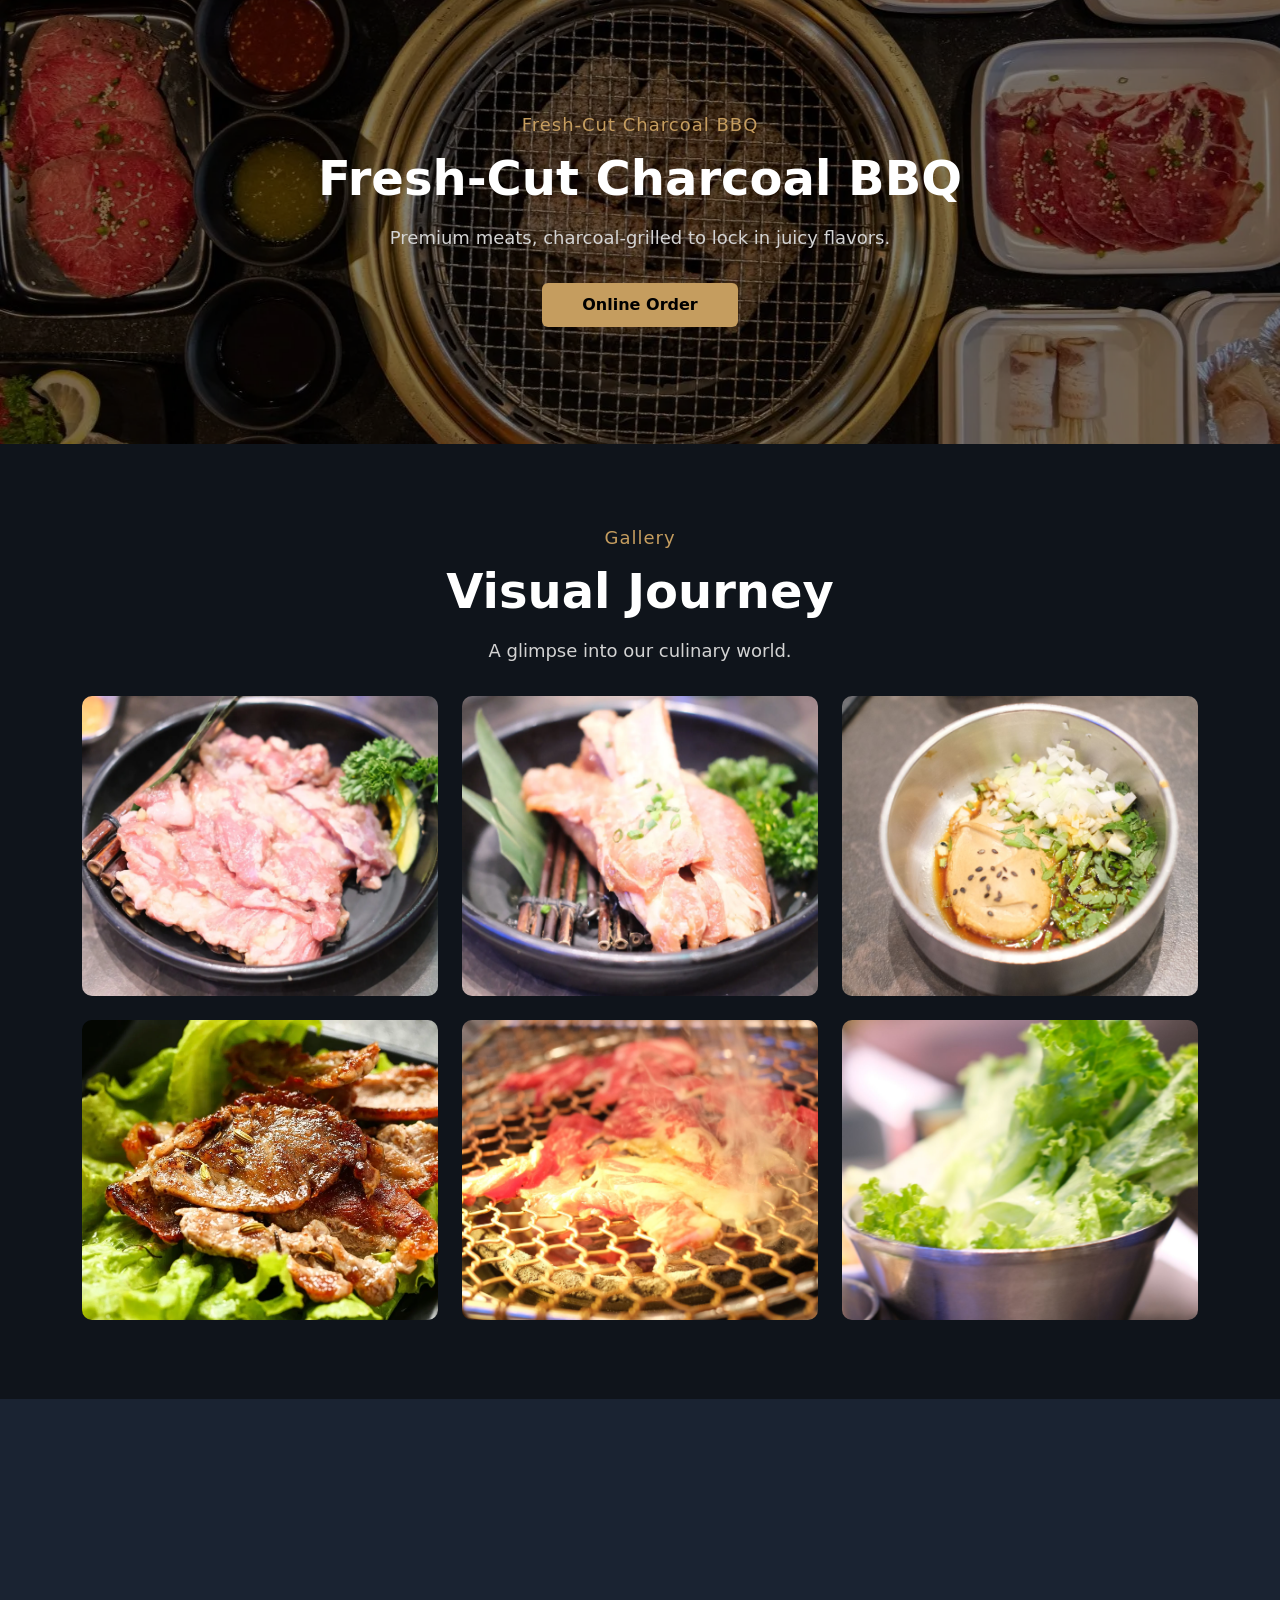
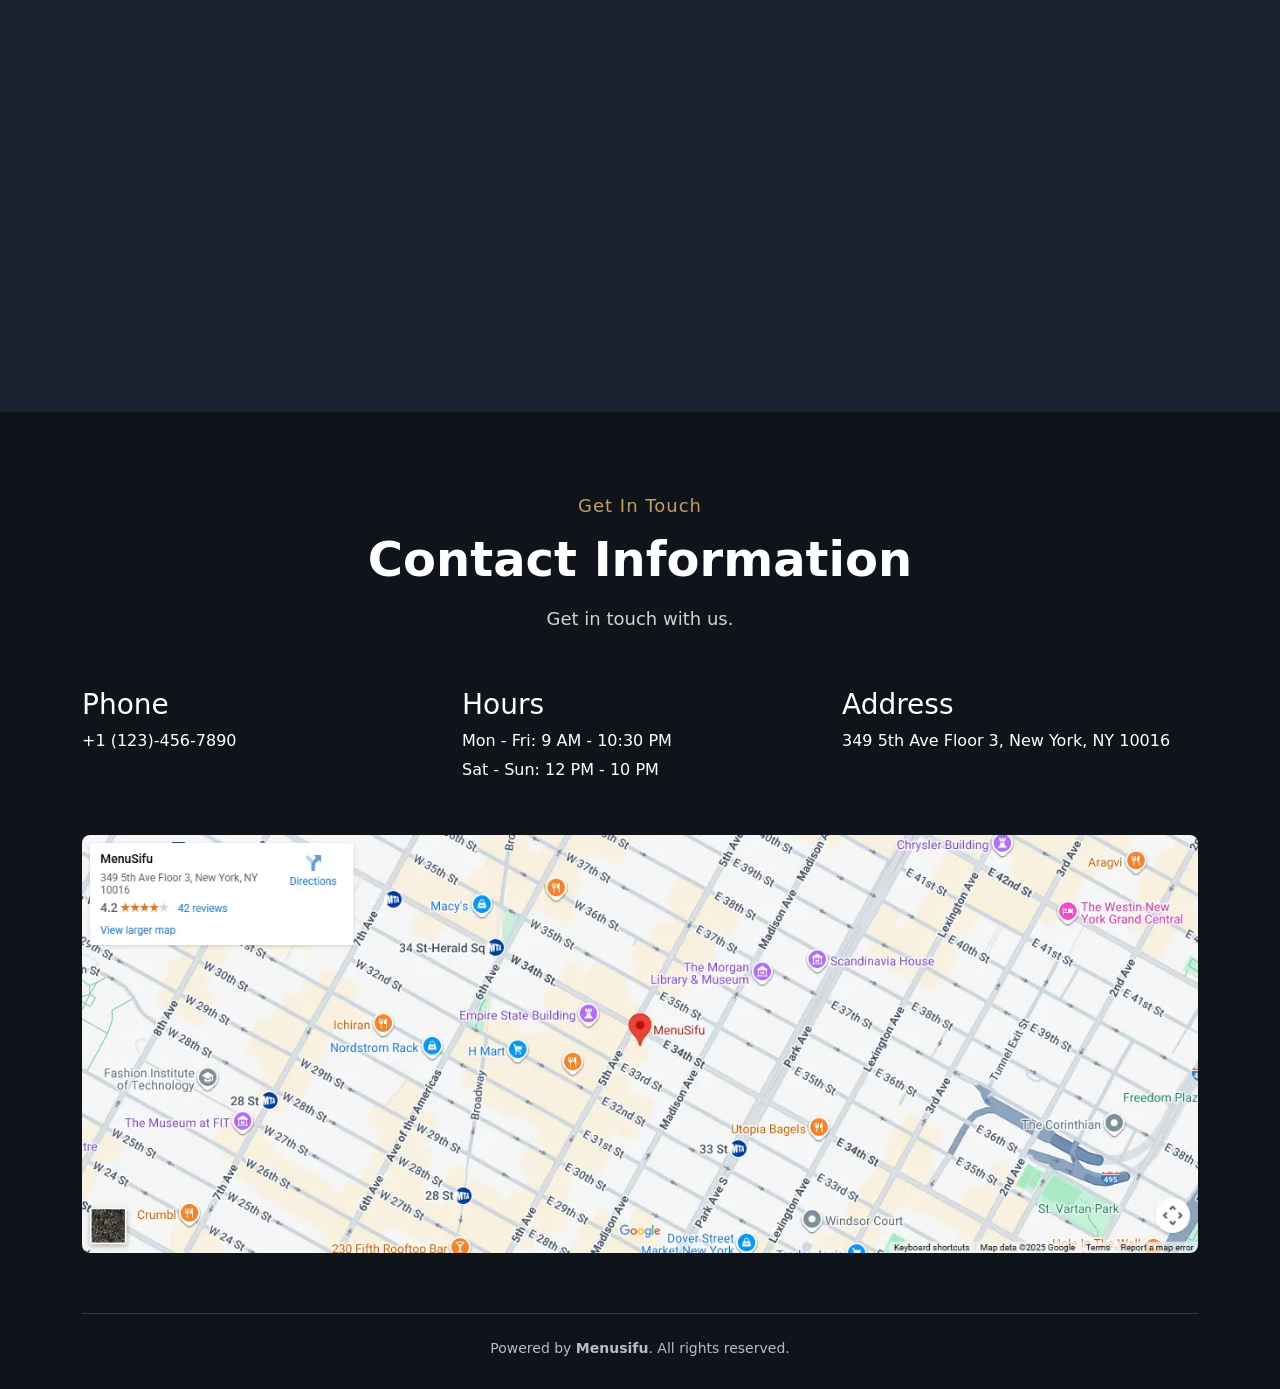
==== commit 0773bff2: "SEO配置 favicon" ====
--- a/index.html
+++ b/index.html
@@ -28,9 +28,10 @@
     <meta name="author" content="MenuSifu BBQ Restaurant">
     <!-- 规范链接 指定页面唯一标准 URL -->
     <link rel="canonical" href="https://bbq.huoban.men/index.html">
-    <!-- Favicon 相对路径 -->
-    <link rel="icon" href="/favicon.ico" type="image/x-icon">
-    <link rel="shortcut icon" href="/favicon.ico">
+
+    <!-- favicon图标 -->
+    <link rel="icon" href="favicon.ico" type="image/x-icon">
+
 
     <!-- GEO Meta Tags 本地SEO标签 -->
     <meta name="geo.region" content="US-NY">
